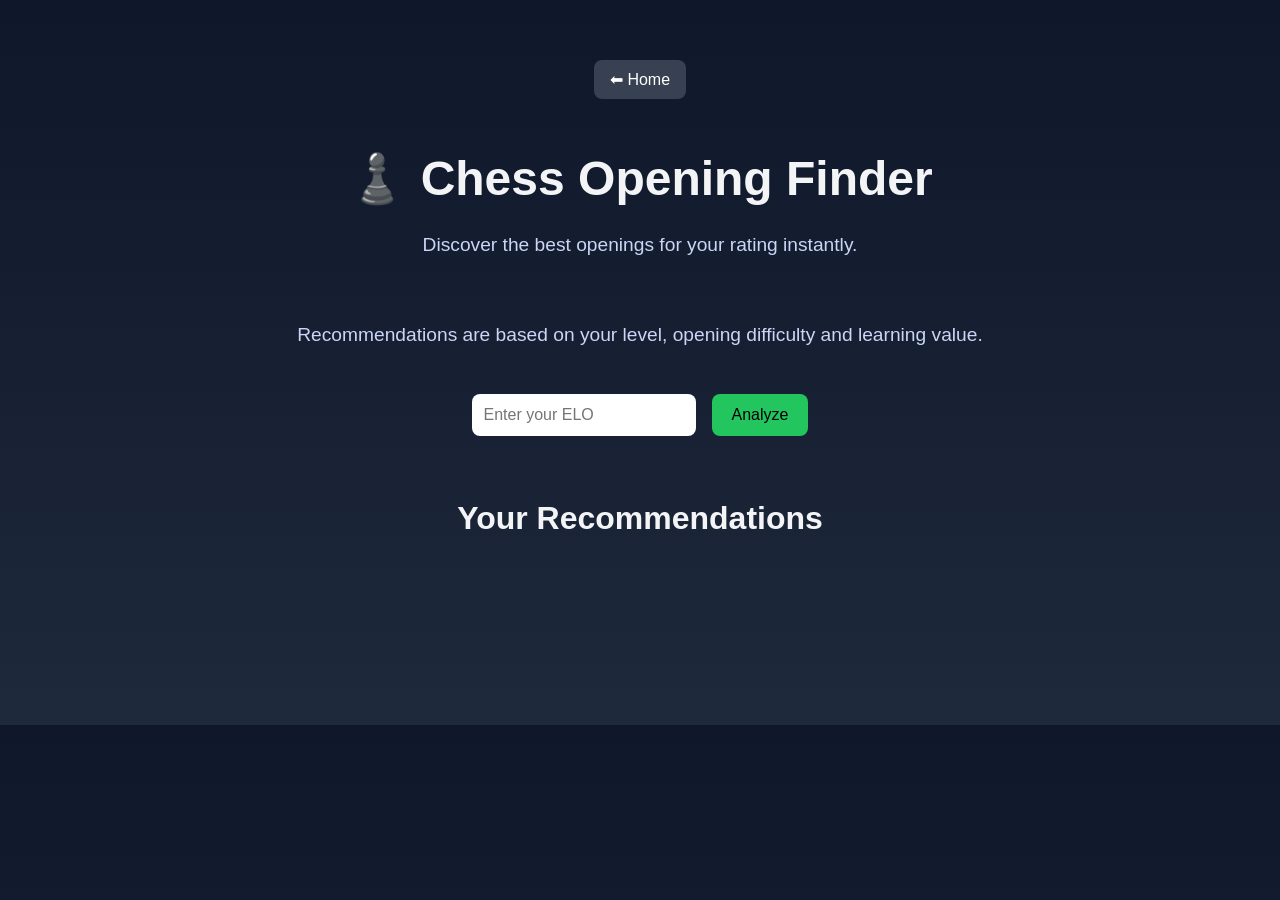
==== index.html @ 1fb5433a "Prepare app for launch deploy" ====
<!DOCTYPE html>
<html>
<head>
    <link rel="stylesheet" href="style.css">
    <title>Chess Opening Finder</title>
</head>

<body>

    <div class="container">

        <button class="back-btn" onclick="window.location.href='home.html'">⬅ Home</button>

        <!-- 🔹 Huvudrubrik -->
        <h1>♟️ Chess Opening Finder</h1>
        <p class="subtitle">Discover the best openings for your rating instantly.</p>

        <p class="subtitle">
            Recommendations are based on your level, opening difficulty and learning value.
        </p>

        <!-- 🔹 Input + knapp -->
        <div class="input-group">
            <input id="eloInput" type="number" placeholder="Enter your ELO">
            <button onclick="getOpenings()">Analyze</button>
        </div>

        <!-- 🔹 Resultat -->
        <h2 class="section-title">Your Recommendations</h2>

        <div id="results" class="results-container">
            <!-- 🔹 Rad med två kolumner -->
            <div class="results-row">
                
                <!-- Vänsterkolumn -->
                <div class="results-col left-col" id="leftCol">
                    <div class="left-top" id="leftTop"></div>       <!-- AI Insight övre halvan -->
                    <div class="left-bottom" id="leftBottom"></div> <!-- Openings To Avoid nedre halvan -->
                </div>
                
                <!-- Högerkolumn -->
                <div class="results-col right-col" id="rightCol">
                    <!-- Best Openings hamnar här -->
                </div>

            </div>
        </div>

    </div>

    <script src="config.js"></script>

    <script>
        async function getOpenings() {
            const elo = document.getElementById("eloInput").value;

            if (!elo || elo <= 0) {
                alert("Please enter a valid ELO");
                return;
            }

            const resultsDiv = document.getElementById("results");

            // 🔹 Rensa tidigare resultat
            document.getElementById("leftCol").innerHTML = "";
            document.getElementById("rightCol").innerHTML = "";

            // 🔹 Tillfällig text medan AI jobbar
            resultsDiv.innerHTML = `<h2 class="section-title">Analyzing your level...</h2>`;

            const response = await fetch(`${API_BASE_URL}/get_opening_details`, {
                method: "POST",
                headers: { "Content-Type": "application/json" },
                body: JSON.stringify({ elo: parseInt(elo) })
            });

            const data = await response.json();
            localStorage.setItem("elo", elo);
            localStorage.setItem("results", JSON.stringify(data));

            // 🔹 Återställ huvudrubrik
            resultsDiv.innerHTML = `
                <h2 class="section-title">Your Recommendations</h2>
                <div class="results-row">
                    <div class="results-col left-col" id="leftCol">
                        <div class="left-top" id="leftTop"></div>
                        <div class="left-bottom" id="leftBottom"></div>
                    </div>
                    <div class="results-col right-col" id="rightCol"></div>
                </div>
            `;

            renderResults(data);

        }

        function renderResults(data) {
            const resultsDiv = document.getElementById("results");

            resultsDiv.innerHTML = `
                <h2 class="section-title">Your Recommendations</h2>
                <div class="results-row">
                    <div class="results-col left-col" id="leftCol">
                        <div class="left-top" id="leftTop"></div>
                        <div class="left-bottom" id="leftBottom"></div>
                    </div>
                    <div class="results-col right-col" id="rightCol"></div>
                </div>
            `;

            // 🔹 AI Insight
            const insightCard = document.createElement("div");
            insightCard.className = "card ai-insight";
            insightCard.innerHTML = `<h3>🤖 AI Insight</h3><p>${data.insight}</p>`;
            document.getElementById("leftTop").appendChild(insightCard);

            // 🔹 Tactics
            const tacticsTitle = document.createElement("h3");
            tacticsTitle.innerText = "⚔️ Tactics Tips";
            document.getElementById("leftTop").appendChild(tacticsTitle);

            data.tactics.forEach(tip => {
                const card = document.createElement("div");
                card.className = "card";
                card.innerHTML = `<p>${tip}</p>`;
                document.getElementById("leftTop").appendChild(card);
            });

            // 🔹 Endgame
            const endgameTitle = document.createElement("h3");
            endgameTitle.innerText = "🏁 Endgame Tips";
            document.getElementById("leftTop").appendChild(endgameTitle);

            data.endgames.forEach(tip => {
                const card = document.createElement("div");
                card.className = "card";
                card.innerHTML = `<p>${tip}</p>`;
                document.getElementById("leftTop").appendChild(card);
            });

            // 🔹 Best Openings
            const bestTitle = document.createElement("h3");
            bestTitle.innerText = "🟢 Best Openings For You";
            document.getElementById("rightCol").appendChild(bestTitle);

            const ranks = ["🥇", "🥈", "🥉"];
            data.recommendations.forEach((opening, index) => {
                const card = document.createElement("div");
                card.className = "card best-opening";
                card.innerHTML = `
                    <div class="rank">${ranks[index] || ""} ${opening.name}</div>
                    <p><strong>Recommendation Score:</strong> ${opening.winrate}/100</p>
                    <p>${opening.reason}</p>
                    <button class="learn-btn">Learn More</button>
                `;

                const button = card.querySelector(".learn-btn");

                button.addEventListener("click", () => {
                    console.log(opening.name);
                    goToOpening(opening.name);
                });
                document.getElementById("rightCol").appendChild(card);
            });

            // 🔹 Avoid
            const avoidTitle = document.createElement("h3");
            avoidTitle.innerText = "🔴 Openings To Avoid";
            document.getElementById("leftBottom").appendChild(avoidTitle);

            data.avoid.forEach(item => {
                const card = document.createElement("div");
                card.className = "card avoid-opening";
                card.innerHTML = `<div class="rank">❌ ${item.name}</div><p>${item.reason}</p>`;
                document.getElementById("leftBottom").appendChild(card);
            });
        }

        function goToOpening(openingName) {
            window.location.href = `opening.html?name=${encodeURIComponent(openingName)}`;
        }

        window.onload = function () {
            const savedElo = localStorage.getItem("elo");
            const savedResults = localStorage.getItem("results");

            if (savedElo && savedResults) {
                document.getElementById("eloInput").value = savedElo;

                const data = JSON.parse(savedResults);

                renderResults(data);
            }
        };

    </script>

</body>
</html>
---- style.css ----
/* style.css – Avancerad dark mode med uppdelad vänsterkolumn */

/* 🔹 Global styling */
body {
    font-family: 'Inter', sans-serif;
    background: linear-gradient(to bottom, #0f172a, #1e293b);
    color: #f3f4f6;
    margin: 0;
    padding: 0;
    display: flex;
    flex-direction: column;
    align-items: center;
}

/* 🔹 Container för hela sidan */
.container {
    max-width: 900px;
    width: 100%;
    padding: 60px 20px;
    display: flex;
    flex-direction: column;
    align-items: center;
}

/* 🔹 Rubriker */
h1 {
    font-size: 3rem;
    margin-bottom: 0.5rem;
}

.subtitle {
    font-size: 1.2rem;
    color: #cbd5f5;
    margin-bottom: 3rem;
    text-align: center;
}

.section-title {
    font-size: 2rem;
    font-weight: 700;
    margin: 2rem 0 2rem 0;
    text-align: center;
}

.section-subtitle {
    font-size: 1.5rem;
    font-weight: 600;
    margin-bottom: 1rem;
}

/* 🔹 Input + knapp */
.input-group {
    display: flex;
    justify-content: center;
    gap: 1rem;
    margin-bottom: 2rem;
}

input {
    padding: 12px;
    font-size: 16px;
    width: 200px;
    border-radius: 8px;
    border: none;
}

button {
    padding: 12px 20px;
    font-size: 16px;
    background: #22c55e;
    color: black;
    border: none;
    border-radius: 8px;
    cursor: pointer;
    transition: background 0.2s ease;
}

button:hover {
    background: #16a34a;
}

/* 🔹 Resultat-layout: två kolumner */
.results-row {
    display: flex;
    gap: 2rem;
    width: 90%;
    max-width: 1200px;
    margin: 2rem auto;
    flex-wrap: wrap; /* stapla på små skärmar */
}

/* 🔹 Kolumner */
.results-col {
    display: flex;
    flex-direction: column;
    gap: 1rem;
    flex: 1;           /* tar lika mycket plats */
    min-width: 300px;  /* gör dem responsiva */
}

/* 🔹 Vänsterkolumn: övre = AI Insight, nedre = Openings To Avoid */
.left-col {
    justify-content: flex-start;
    display: flex;
    flex-direction: column;
    gap: 2rem;
}

/* 🔹 Högerkolumn: Best Openings */
.right-col {
    justify-content: flex-start;
    display: flex;
    flex-direction: column;
    gap: 1.5rem;
}

/* 🔹 Kort generellt */
.card {
    background-color: #1e293b;
    border-radius: 12px;
    box-shadow: 0 6px 15px rgba(0,0,0,0.25);
    padding: 1.5rem;
    transition: transform 0.2s ease, box-shadow 0.2s ease;
}

.card:hover {
    transform: translateY(-4px);
    box-shadow: 0 10px 20px rgba(0,0,0,0.35);
}

/* 🔹 Kort text */
.card h3 {
    font-size: 1.25rem;
    margin-bottom: 0.5rem;
}

.card p {
    font-size: 1rem;
    line-height: 1.5;
    color: #e5e7eb;
}

/* 🔹 Best Openings */
.best-opening {
    border-left: 4px solid #22c55e;
    padding-left: 1rem;
}

/* 🔹 Openings to Avoid */
.avoid-opening {
    border-left: 4px solid #ef4444;
    padding-left: 1rem;
}

/* 🔹 AI Insight special card */
.ai-insight {
    background: linear-gradient(135deg, #22c55e, #10b981);
    color: white;
    font-weight: 600;
    border-left: 4px solid #ffffff;
}

/* 🔹 Rank */
.rank {
    font-size: 1.2rem;
    margin-bottom: 0.5rem;
}

/* 🔹 Winrate */
.winrate {
    color: #22c55e;
    font-weight: bold;
    margin-bottom: 0.5rem;
}

/* 🔹 Section spacing */
h3 {
    margin-top: 10px;
    margin-bottom: 10px;
    text-align: left;
}

/* 🔹 Responsiv media query */
@media (max-width: 768px) {
    .results-row {
        flex-direction: column;
        gap: 1.5rem;
    }
}
/* 🔹 Flex för två kolumner */
.results-row {
    display: flex;
    gap: 2rem;
    width: 100%;
}

/* 🔹 Kolumnerna */
.results-col {
    flex: 1;
    display: flex;
    flex-direction: column;
}

/* 🔹 Vänsterkolumn - dela i två halvor */
.left-top, .left-bottom {
    flex: 1; /* Tar lika mycket plats */
    display: flex;
    flex-direction: column;
    gap: 1rem; /* spacing mellan kort */
}

/* 🔹 Modal overlay */
.modal {
    position: fixed;
    top: 0;
    left: 0;
    width: 100%;
    height: 100%;
    background: rgba(0,0,0,0.7);
    display: flex;
    justify-content: center;
    align-items: center;
}

/* 🔹 Modal content */
.modal-content {
    background: #1e293b;
    padding: 2rem;
    border-radius: 12px;
    max-width: 500px;
    width: 90%;
    max-height: 80vh;
    overflow-y: auto;
    color: white;
}

/* 🔹 Modal button */
.modal-content button {
    margin-top: 1rem;
    background: #22c55e;
}

.back-btn {
    background: none;
    border: none;
    color: #22c55e;
    font-size: 16px;
    cursor: pointer;
    margin-bottom: 20px;
}

.back-btn:hover {
    text-decoration: underline;
}

/* 🔹 Opening page layout */
.opening-content {
    margin-top: 2rem;
    width: 100%;
}

/* 🔹 Stack layout */
.opening-stack {
    display: flex;
    flex-direction: column;
    gap: 20px;
    margin-top: 30px;
    width: 100%;
    max-width: 800px;
}

/* 🔹 Gör cards scrollbara */
.card {
    background-color: #1e293b;
    border-radius: 12px;
    box-shadow: 0 6px 15px rgba(0,0,0,0.25);
    padding: 1.8rem;
    line-height: 1.6;
}

/* 🔹 Back button */
.back-btn {
    margin-bottom: 20px;
    padding: 10px 16px;
    background: #374151;
    color: white;
    border: none;
    border-radius: 8px;
    cursor: pointer;
}

.back-btn:hover {
    background: #4b5563;
}

/* 🔹 Tabs */
.tabs {
    display: flex;
    gap: 10px;
    margin-bottom: 20px;
    justify-content: center;
}

.tab-btn {
    padding: 10px 16px;
    border: none;
    border-radius: 8px;
    background: #1e293b;
    color: white;
    cursor: pointer;
    transition: 0.2s;
}

.tab-btn:hover {
    background: #334155;
}

.board-section {
    margin-top: 20px;
    display: flex;
    flex-direction: column;
    align-items: center;
}

.move-controls {
    margin-top: 10px;
    display: flex;
    gap: 10px;
}

.move-controls button {
    padding: 8px 14px;
    border-radius: 6px;
    border: none;
    background: #22c55e;
    cursor: pointer;
}

.home-grid {
    display: grid;
    grid-template-columns: repeat(auto-fit, minmax(260px, 1fr));
    gap: 20px;
    width: 100%;
    max-width: 1000px;
    margin-top: 30px;
}

.home-card {
    text-align: left;
}

.home-card h2 {
    margin-bottom: 12px;
    font-size: 1.4rem;
}

.home-card p {
    margin-bottom: 18px;
}

.home-card button:disabled {
    opacity: 0.6;
    cursor: not-allowed;
}

.library-controls {
    width: 100%;
    max-width: 800px;
    margin: 20px 0 30px 0;
    display: flex;
    justify-content: center;
}

.library-controls input {
    width: 100%;
    max-width: 500px;
    padding: 12px 14px;
    font-size: 16px;
    border-radius: 10px;
    border: none;
    outline: none;
}

.filter-buttons {
    display: flex;
    gap: 10px;
    justify-content: center;
    flex-wrap: wrap;
    margin-bottom: 25px;
}

.filter-btn {
    padding: 10px 16px;
    border: none;
    border-radius: 8px;
    background: #1e293b;
    color: white;
    cursor: pointer;
    transition: 0.2s;
}

.filter-btn:hover {
    background: #334155;
}

.active-filter {
    background: #22c55e;
    color: black;
}

.color-btn,
.style-btn {
    padding: 10px 16px;
    border: none;
    border-radius: 8px;
    background: #1e293b;
    color: white;
    cursor: pointer;
    transition: 0.2s;
}

.color-btn:hover,
.style-btn:hover {
    background: #334155;
}

.active-color,
.active-style {
    background: #22c55e;
    color: black;
}

.family-btn {
    padding: 10px 16px;
    border: none;
    border-radius: 8px;
    background: #1e293b;
    color: white;
    cursor: pointer;
    transition: 0.2s;
}

.family-btn:hover {
    background: #334155;
}

.active-family {
    background: #22c55e;
    color: black;
}

.library-controls {
    width: 100%;
    max-width: 900px;
    margin: 20px 0 30px 0;
    display: flex;
    justify-content: center;
    gap: 12px;
    flex-wrap: wrap;
}

.library-controls input,
.library-controls select {
    padding: 12px 14px;
    font-size: 16px;
    border-radius: 10px;
    border: none;
    outline: none;
}

.library-controls input {
    width: 100%;
    max-width: 500px;
}

.library-controls select {
    min-width: 180px;
}

.profile-input-section {
    display: flex;
    gap: 12px;
    justify-content: center;
    flex-wrap: wrap;
    margin: 20px 0 30px 0;
    width: 100%;
    max-width: 700px;
}

.profile-input-section input {
    flex: 1;
    min-width: 260px;
    max-width: 420px;
    padding: 12px 14px;
    font-size: 16px;
    border-radius: 10px;
    border: none;
    outline: none;
}

.profile-result {
    width: 100%;
    max-width: 900px;
    margin-top: 20px;
}

.profile-avatar {
    width: 90px;
    height: 90px;
    border-radius: 50%;
    object-fit: cover;
    margin: 10px 0 15px 0;
}

.suggested-opening {
    padding: 14px 0;
    border-bottom: 1px solid rgba(255,255,255,0.08);
}

.suggested-opening:last-child {
    border-bottom: none;
}

.suggested-opening h3 {
    margin-bottom: 8px;
}

.suggested-opening p {
    margin: 6px 0;
}

.variation-btn {
    padding: 10px 16px;
    border: none;
    border-radius: 8px;
    background: #1e293b;
    color: white;
    cursor: pointer;
    transition: 0.2s;
}

.variation-btn:hover {
    background: #334155;
}

.active-variation {
    background: #22c55e;
    color: black;
}

.library-overview {
    width: 100%;
    max-width: 1100px;
    display: grid;
    grid-template-columns: repeat(4, 1fr);
    gap: 16px;
    margin: 10px 0 30px 0;
}

@media (max-width: 900px) {
    .library-overview {
        grid-template-columns: repeat(2, 1fr);
    }
}

@media (max-width: 500px) {
    .library-overview {
        grid-template-columns: 1fr;
    }
}

.overview-card {
    background: #1e293b;
    border-radius: 12px;
    padding: 16px;
    box-shadow: 0 6px 15px rgba(0,0,0,0.2);
    text-align: left;
}

.overview-card h3 {
    margin-bottom: 10px;
    font-size: 1.1rem;
}

.overview-card p {
    margin: 6px 0;
    font-size: 0.95rem;
}

.opening-meta {
    width: 100%;
    max-width: 1000px;
    display: grid;
    grid-template-columns: repeat(5, 1fr);
    gap: 12px;
    margin: 10px 0 25px 0;
}

.meta-card {
    background: #1e293b;
    border-radius: 12px;
    padding: 14px;
    box-shadow: 0 6px 15px rgba(0,0,0,0.2);
    text-align: center;
}

.meta-card h3 {
    font-size: 0.95rem;
    margin-bottom: 8px;
}

.meta-card p {
    font-size: 0.95rem;
    margin: 0;
}

@media (max-width: 900px) {
    .opening-meta {
        grid-template-columns: repeat(2, 1fr);
    }
}

@media (max-width: 500px) {
    .opening-meta {
        grid-template-columns: 1fr;
    }
}

.opening-preview {
    width: 100%;
    max-width: 1000px;
    margin: 0 0 25px 0;
}

.preview-card {
    background: #1e293b;
    border-radius: 12px;
    padding: 16px;
    box-shadow: 0 6px 15px rgba(0,0,0,0.2);
}

.preview-card h3 {
    margin-bottom: 10px;
}

.preview-card p {
    margin: 0;
    line-height: 1.6;
}

.opening-actions {
    width: 100%;
    max-width: 1000px;
    display: flex;
    gap: 12px;
    flex-wrap: wrap;
    margin: 0 0 25px 0;
}

.opening-actions button {
    padding: 12px 18px;
    border: none;
    border-radius: 10px;
    background: #1e293b;
    color: white;
    cursor: pointer;
    transition: 0.2s;
}

.opening-actions button:hover {
    background: #334155;
}

.eco-btn {
    padding: 10px 16px;
    border: none;
    border-radius: 8px;
    background: #1e293b;
    color: white;
    cursor: pointer;
    transition: 0.2s;
}

.eco-btn:hover {
    background: #334155;
}

.active-eco {
    background: #22c55e;
    color: black;
}

.opening-info {
    width: 100%;
    max-width: 1000px;
    margin: 0 0 30px 0;
}

.opening-info-card {
    background: #1e293b;
    border-radius: 12px;
    padding: 18px;
    box-shadow: 0 6px 15px rgba(0,0,0,0.2);
    text-align: left;
}

.opening-info-card h2 {
    margin-bottom: 12px;
}

.opening-info-card p {
    margin: 8px 0;
    line-height: 1.6;
}

.move-list {
    width: 100%;
    max-width: 450px;
    background: #1e293b;
    border-radius: 12px;
    padding: 16px;
    margin-top: 18px;
    box-shadow: 0 6px 15px rgba(0,0,0,0.2);
    display: flex;
    flex-wrap: wrap;
    gap: 10px;
}

.move-item {
    padding: 8px 12px;
    background: #334155;
    border-radius: 8px;
    font-size: 0.95rem;
    transition: 0.2s;
}

.move-item.active-move {
    background: #22c55e;
    color: black;
    font-weight: bold;
}

.move-item {
    padding: 8px 12px;
    background: #334155;
    border-radius: 8px;
    font-size: 0.95rem;
    transition: 0.2s;
    cursor: pointer;
}

.move-item:hover {
    background: #475569;
}

.white-move {
    border-left: 4px solid #f8fafc;
}

.black-move {
    border-left: 4px solid #94a3b8;
}

.move-table {
    width: 100%;
    max-width: 450px;
    background: #1e293b;
    border-radius: 12px;
    padding: 14px;
    margin-top: 18px;
    box-shadow: 0 6px 15px rgba(0,0,0,0.2);
}

.move-row {
    display: grid;
    grid-template-columns: 50px 1fr 1fr;
    gap: 8px;
    align-items: center;
    padding: 6px 0;
    border-bottom: 1px solid rgba(255,255,255,0.08);
}

.move-row:last-child {
    border-bottom: none;
}

.move-header {
    font-weight: bold;
    opacity: 0.8;
    font-size: 0.9rem;
}

.move-number {
    opacity: 0.75;
    font-size: 0.9rem;
}

.move-cell {
    padding: 8px 10px;
    background: #334155;
    border-radius: 8px;
    cursor: pointer;
    transition: 0.2s;
    min-height: 34px;
}

.move-cell:hover {
    background: #475569;
}

.move-cell.empty {
    background: transparent;
    cursor: default;
}

.move-cell.active-move {
    background: #22c55e;
    color: black;
    font-weight: bold;
}

.study-status {
    width: 100%;
    max-width: 450px;
    background: #1e293b;
    border-radius: 12px;
    padding: 14px;
    margin-top: 14px;
    box-shadow: 0 6px 15px rgba(0,0,0,0.2);
}

.study-status p {
    margin: 6px 0;
}

.study-status label {
    display: block;
    margin-top: 10px;
    margin-bottom: 6px;
    opacity: 0.85;
}

.study-status select {
    width: 100%;
    padding: 10px;
    border-radius: 8px;
    border: none;
    outline: none;
}

.practice-box {
    width: 100%;
    max-width: 450px;
    background: #1e293b;
    border-radius: 12px;
    padding: 16px;
    margin-top: 14px;
    box-shadow: 0 6px 15px rgba(0,0,0,0.2);
}

.practice-box h3 {
    margin-bottom: 10px;
}

.practice-input-group {
    display: flex;
    gap: 10px;
    margin: 12px 0;
}

.practice-input-group input {
    flex: 1;
    padding: 10px;
    border-radius: 8px;
    border: none;
    outline: none;
}

.practice-controls {
    display: flex;
    gap: 10px;
    flex-wrap: wrap;
}

.practice-controls button,
.practice-input-group button {
    padding: 10px 14px;
    border: none;
    border-radius: 8px;
    background: #334155;
    color: white;
    cursor: pointer;
}

.practice-controls button:hover,
.practice-input-group button:hover {
    background: #475569;
}

.practice-score {
    display: flex;
    gap: 14px;
    flex-wrap: wrap;
    margin: 10px 0;
    padding: 10px;
    background: #0f172a;
    border-radius: 10px;
}

.practice-score p {
    margin: 0;
}

.difficulty-box {
    margin: 12px 0;
}

.difficulty-box label {
    display: block;
    margin-bottom: 6px;
    opacity: 0.85;
}

.difficulty-box select {
    width: 100%;
    padding: 10px;
    border-radius: 8px;
    border: none;
    outline: none;
}

.practice-history {
    margin-top: 12px;
    padding: 12px;
    background: #0f172a;
    border-radius: 10px;
}

.practice-history h4 {
    margin-bottom: 8px;
}

.practice-history p {
    margin: 5px 0;
}

.session-summary {
    margin-top: 12px;
    padding: 14px;
    background: #064e3b;
    border-radius: 10px;
}

.session-summary h4 {
    margin-bottom: 8px;
}

.session-summary p {
    margin: 5px 0;
}

#globalPracticeStats p {
    margin: 8px 0;
}

.recent-practice-item {
    padding: 14px 0;
    border-bottom: 1px solid rgba(255,255,255,0.08);
}

.recent-practice-item:last-child {
    border-bottom: none;
}

.recent-practice-item h3 {
    margin-bottom: 6px;
}

.recent-practice-item button {
    margin-top: 8px;
}

.practice-badge {
    display: inline-block;
    margin: 8px 0;
    padding: 8px 10px;
    border-radius: 8px;
    background: #064e3b;
    color: white;
    font-size: 0.9rem;
}

.practice-badge small {
    opacity: 0.9;
}

.practice-filter-btn {
    padding: 10px 16px;
    border: none;
    border-radius: 8px;
    background: #1e293b;
    color: white;
    cursor: pointer;
    transition: 0.2s;
}

.practice-filter-btn:hover {
    background: #334155;
}

.active-practice-filter {
    background: #22c55e;
    color: black;
}

.recommended-practice-card {
    padding: 14px;
    background: #0f172a;
    border-radius: 12px;
}

.recommended-practice-card h3 {
    margin-bottom: 8px;
}

.recommended-practice-card p {
    margin: 6px 0;
}

.goal-bar {
    width: 100%;
    height: 14px;
    background: #0f172a;
    border-radius: 999px;
    overflow: hidden;
    margin: 10px 0;
}

.goal-progress {
    height: 100%;
    background: #22c55e;
    border-radius: 999px;
}

.achievements-box {
    display: grid;
    gap: 12px;
}

.achievement {
    padding: 14px;
    border-radius: 12px;
    background: #0f172a;
    border: 1px solid rgba(255,255,255,0.08);
}

.achievement h3 {
    margin-bottom: 6px;
}

.achievement p {
    margin: 0;
    opacity: 0.85;
}

.achievement-unlocked {
    border-color: #22c55e;
}

.achievement-locked {
    opacity: 0.55;
}

.study-recommendation-item {
    padding: 14px 0;
    border-bottom: 1px solid rgba(255,255,255,0.08);
}

.study-recommendation-item:last-child {
    border-bottom: none;
}

.study-recommendation-item h3 {
    margin-bottom: 6px;
}

.study-recommendation-item p {
    margin: 6px 0;
}

.practice-status {
    padding: 10px;
    border-radius: 8px;
    margin-bottom: 10px;
    font-weight: 500;
}

.neutral-status {
    background: #1e293b;
}

.success-status {
    background: #166534;
}

.error-status {
    background: #991b1b;
}

.info-status {
    background: #92400e;
}

.complete-status {
    background: #1d4ed8;
}

.error-box {
    width: 100%;
    max-width: 1000px;
    background: #7f1d1d;
    color: white;
    padding: 14px;
    border-radius: 12px;
    margin: 15px 0;
    box-shadow: 0 6px 15px rgba(0,0,0,0.2);
}

.error-box button {
    margin-top: 10px;
}

.continue-learning-card {
    padding: 14px;
    background: #0f172a;
    border-radius: 12px;
}

.continue-learning-card h3 {
    margin-bottom: 8px;
}

.continue-learning-card p {
    margin: 6px 0;
}

.onboarding-section {
    width: 100%;
    max-width: 1100px;
    margin: 30px auto;
    text-align: center;
}

.onboarding-section h2 {
    margin-bottom: 8px;
}

.onboarding-subtitle {
    opacity: 0.85;
    margin-bottom: 22px;
}

.onboarding-grid {
    display: grid;
    grid-template-columns: repeat(3, 1fr);
    gap: 18px;
}

.onboarding-card {
    background: #1e293b;
    border-radius: 14px;
    padding: 20px;
    box-shadow: 0 6px 15px rgba(0,0,0,0.2);
    text-align: left;
}

.onboarding-card h3 {
    margin-bottom: 10px;
}

.onboarding-card p {
    margin-bottom: 16px;
    line-height: 1.5;
}

.onboarding-card button {
    width: 100%;
}

@media (max-width: 800px) {
    .onboarding-grid {
        grid-template-columns: 1fr;
    }
}

.home-cta-row {
    display: flex;
    gap: 12px;
    justify-content: center;
    flex-wrap: wrap;
    margin: 20px 0;
}

.home-hero {
    width: 100%;
    max-width: 1100px;
    margin: 30px auto;
    padding: 30px;
    background: #0f172a;
    border-radius: 18px;
    text-align: center;
    box-shadow: 0 8px 22px rgba(0,0,0,0.25);
}

.home-hero h1 {
    font-size: 2.4rem;
    margin-bottom: 12px;
}

.home-hero p {
    opacity: 0.9;
    font-size: 1.05rem;
    margin-bottom: 20px;
}

.home-hero-actions {
    display: flex;
    justify-content: center;
    gap: 14px;
    flex-wrap: wrap;
}
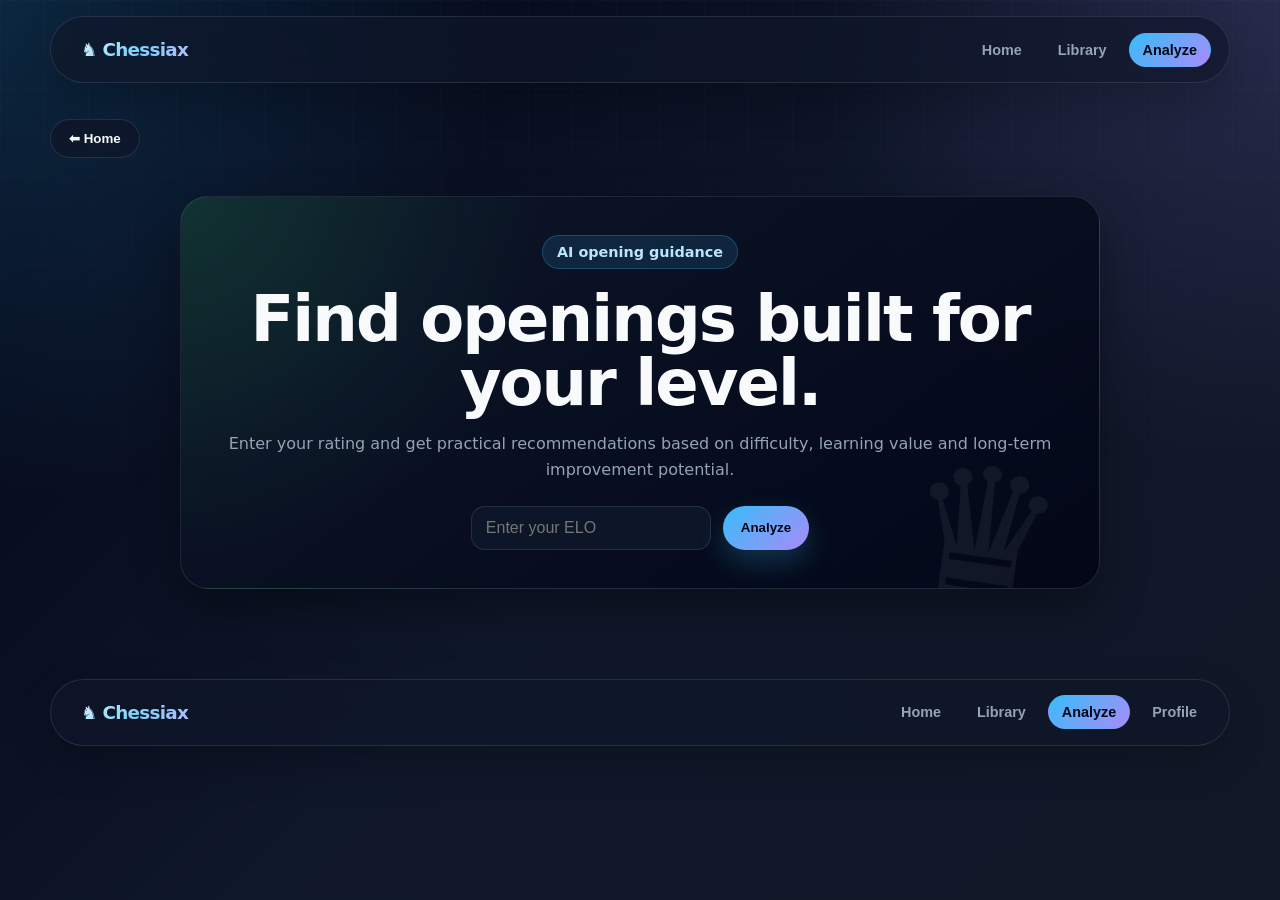
==== commit d19246d1: "Polish UI and improve navigation" ====
--- a/index.html
+++ b/index.html
@@ -1,5 +1,15 @@
 <!DOCTYPE html>
 <html>
+
+<div class="brand-bar">
+    <div class="brand-logo">♞ Chessiax</div>
+    <div class="brand-links">
+        <button onclick="window.location.href='home.html'">Home</button>
+        <button onclick="window.location.href='openings.html'">Library</button>
+        <button onclick="window.location.href='index.html'">Analyze</button>
+    </div>
+</div>
+
 <head>
     <link rel="stylesheet" href="style.css">
     <title>Chess Opening Finder</title>
@@ -11,188 +21,308 @@
 
         <button class="back-btn" onclick="window.location.href='home.html'">⬅ Home</button>
 
-        <!-- 🔹 Huvudrubrik -->
-        <h1>♟️ Chess Opening Finder</h1>
-        <p class="subtitle">Discover the best openings for your rating instantly.</p>
-
-        <p class="subtitle">
-            Recommendations are based on your level, opening difficulty and learning value.
-        </p>
-
-        <!-- 🔹 Input + knapp -->
-        <div class="input-group">
-            <input id="eloInput" type="number" placeholder="Enter your ELO">
-            <button onclick="getOpenings()">Analyze</button>
-        </div>
+        <section class="finder-hero">
+            <div class="hero-badge">AI opening guidance</div>
+        
+            <h1>Find openings built for your level.</h1>
+        
+            <p>
+                Enter your rating and get practical recommendations based on difficulty,
+                learning value and long-term improvement potential.
+            </p>
+        
+            <div class="input-group finder-input">
+                <input id="eloInput" type="number" placeholder="Enter your ELO">
+                <button onclick="getOpenings()">Analyze</button>
+            </div>
+        </section>
 
         <!-- 🔹 Resultat -->
-        <h2 class="section-title">Your Recommendations</h2>
-
-        <div id="results" class="results-container">
-            <!-- 🔹 Rad med två kolumner -->
+        <div id="results" class="results-container" style="display:none;">
+            <h2 class="section-title">Your Recommendations</h2>
+
             <div class="results-row">
-                
                 <!-- Vänsterkolumn -->
-                <div class="results-col left-col" id="leftCol">
-                    <div class="left-top" id="leftTop"></div>       <!-- AI Insight övre halvan -->
-                    <div class="left-bottom" id="leftBottom"></div> <!-- Openings To Avoid nedre halvan -->
+                <div class="results-col left-col">
+                     <div id="insight" class="card ai-insight"></div>
+
+                    <div class="card">
+                        <h3>🎯 Tactical Focus</h3>
+                        <div id="tactics" class="tactics-box"></div>
+                    </div>
+
+                    <div class="card">
+                        <h3>♔ Endgame Focus</h3>
+                        <div id="endgames" class="endgames-box"></div>
+                    </div>
                 </div>
-                
+
                 <!-- Högerkolumn -->
-                <div class="results-col right-col" id="rightCol">
-                    <!-- Best Openings hamnar här -->
+                <div class="results-col right-col">
+                    <div id="recommendations"></div>
                 </div>
-
+            </div>
+
+            <div class="avoid-row">
+                <h3>🔴 Openings To Avoid</h3>
+                <div id="avoidOpenings"></div>
             </div>
         </div>
 
     </div>
 
+    <div class="brand-bar">
+        <div class="brand-logo" onclick="window.location.href='home.html'">
+            ♞ Chessiax
+        </div>
+    
+        <div class="brand-links">
+            <button onclick="window.location.href='home.html'">Home</button>
+            <button onclick="window.location.href='openings.html'">Library</button>
+            <button onclick="window.location.href='index.html'">Analyze</button>
+            <button onclick="window.location.href='profile.html'">Profile</button>
+        </div>
+    </div>
+
     <script src="config.js"></script>
 
     <script>
         async function getOpenings() {
-            const elo = document.getElementById("eloInput").value;
+            const eloInput = document.getElementById("eloInput");
+            const resultsDiv = document.getElementById("results");
+            const recommendationsDiv = document.getElementById("recommendations");
+            const avoidDiv = document.getElementById("avoidOpenings");
+            const tacticsDiv = document.getElementById("tactics");
+            const endgamesDiv = document.getElementById("endgames");
+            const insightDiv = document.getElementById("insight");
+
+            if (!eloInput) {
+                console.error("Missing element: eloInput");
+                return;
+            }
+
+            if (!resultsDiv) {
+                console.error("Missing element: results");
+                return;
+            }
+
+            if (!recommendationsDiv) {
+                console.error("Missing element: recommendations");
+                return;
+            }
+
+            if (!avoidDiv) {
+                console.error("Missing element: avoidOpenings");
+                return;
+            }
+
+            if (!tacticsDiv) {
+                console.error("Missing element: tactics");
+                return;
+            }
+
+            if (!endgamesDiv) {
+                console.error("Missing element: endgames");
+                return;
+            }
+
+            if (!insightDiv) {
+                console.error("Missing element: insight");
+                return;
+            }
+
+            const elo = eloInput.value;
 
             if (!elo || elo <= 0) {
                 alert("Please enter a valid ELO");
                 return;
             }
 
-            const resultsDiv = document.getElementById("results");
-
-            // 🔹 Rensa tidigare resultat
-            document.getElementById("leftCol").innerHTML = "";
-            document.getElementById("rightCol").innerHTML = "";
-
-            // 🔹 Tillfällig text medan AI jobbar
-            resultsDiv.innerHTML = `<h2 class="section-title">Analyzing your level...</h2>`;
-
-            const response = await fetch(`${API_BASE_URL}/get_opening_details`, {
-                method: "POST",
-                headers: { "Content-Type": "application/json" },
-                body: JSON.stringify({ elo: parseInt(elo) })
-            });
-
-            const data = await response.json();
-            localStorage.setItem("elo", elo);
-            localStorage.setItem("results", JSON.stringify(data));
-
-            // 🔹 Återställ huvudrubrik
-            resultsDiv.innerHTML = `
-                <h2 class="section-title">Your Recommendations</h2>
-                <div class="results-row">
-                    <div class="results-col left-col" id="leftCol">
-                        <div class="left-top" id="leftTop"></div>
-                        <div class="left-bottom" id="leftBottom"></div>
-                    </div>
-                    <div class="results-col right-col" id="rightCol"></div>
+            resultsDiv.style.display = "block";
+
+            recommendationsDiv.innerHTML = `
+                <div class="card loading-card">
+                    <div class="loader"></div>
+                    <h3>Analyzing your level...</h3>
+                    <p>Finding openings that fit your rating and learning goals.</p>
                 </div>
             `;
 
-            renderResults(data);
-
+            avoidDiv.innerHTML = "";
+            tacticsDiv.innerHTML = "";
+            endgamesDiv.innerHTML = "";
+            insightDiv.innerHTML = "Thinking...";
+
+            try {
+                const response = await fetch(`${API_BASE_URL}/get_openings`, {
+                    method: "POST",
+                    headers: { 
+                        "Content-Type": "application/json" 
+                    },
+                    body: JSON.stringify({ elo: parseInt(elo) })
+                });
+
+                if (!response.ok) {
+                    throw new Error("Backend returned an error.");
+                }
+
+                const data = await response.json();
+
+                localStorage.setItem("elo", elo);
+                localStorage.setItem("results", JSON.stringify(data));
+
+                renderResults(data);
+
+            } catch (error) {
+                console.error("Error getting openings:", error);
+
+                recommendationsDiv.innerHTML = `
+                    <div class="card">
+                        <h3>Something went wrong</h3>
+                        <p>Could not load recommendations. Make sure the backend is running and try again.</p>
+                    </div>
+                `;
+
+                insightDiv.innerHTML = "";
+            }
         }
 
         function renderResults(data) {
-            const resultsDiv = document.getElementById("results");
-
-            resultsDiv.innerHTML = `
-                <h2 class="section-title">Your Recommendations</h2>
-                <div class="results-row">
-                    <div class="results-col left-col" id="leftCol">
-                        <div class="left-top" id="leftTop"></div>
-                        <div class="left-bottom" id="leftBottom"></div>
-                    </div>
-                    <div class="results-col right-col" id="rightCol"></div>
-                </div>
-            `;
-
-            // 🔹 AI Insight
-            const insightCard = document.createElement("div");
-            insightCard.className = "card ai-insight";
-            insightCard.innerHTML = `<h3>🤖 AI Insight</h3><p>${data.insight}</p>`;
-            document.getElementById("leftTop").appendChild(insightCard);
-
-            // 🔹 Tactics
-            const tacticsTitle = document.createElement("h3");
-            tacticsTitle.innerText = "⚔️ Tactics Tips";
-            document.getElementById("leftTop").appendChild(tacticsTitle);
-
-            data.tactics.forEach(tip => {
-                const card = document.createElement("div");
-                card.className = "card";
-                card.innerHTML = `<p>${tip}</p>`;
-                document.getElementById("leftTop").appendChild(card);
-            });
-
-            // 🔹 Endgame
-            const endgameTitle = document.createElement("h3");
-            endgameTitle.innerText = "🏁 Endgame Tips";
-            document.getElementById("leftTop").appendChild(endgameTitle);
-
-            data.endgames.forEach(tip => {
-                const card = document.createElement("div");
-                card.className = "card";
-                card.innerHTML = `<p>${tip}</p>`;
-                document.getElementById("leftTop").appendChild(card);
-            });
-
-            // 🔹 Best Openings
-            const bestTitle = document.createElement("h3");
-            bestTitle.innerText = "🟢 Best Openings For You";
-            document.getElementById("rightCol").appendChild(bestTitle);
-
-            const ranks = ["🥇", "🥈", "🥉"];
-            data.recommendations.forEach((opening, index) => {
-                const card = document.createElement("div");
-                card.className = "card best-opening";
-                card.innerHTML = `
-                    <div class="rank">${ranks[index] || ""} ${opening.name}</div>
-                    <p><strong>Recommendation Score:</strong> ${opening.winrate}/100</p>
-                    <p>${opening.reason}</p>
-                    <button class="learn-btn">Learn More</button>
-                `;
-
-                const button = card.querySelector(".learn-btn");
-
-                button.addEventListener("click", () => {
-                    console.log(opening.name);
-                    goToOpening(opening.name);
+            const recommendationsDiv = document.getElementById("recommendations");
+            const avoidDiv = document.getElementById("avoidOpenings");
+            const tacticsDiv = document.getElementById("tactics");
+            const endgamesDiv = document.getElementById("endgames");
+            const insightDiv = document.getElementById("insight");
+
+            if (!recommendationsDiv) {
+                console.error("Missing element: recommendations");
+                return;
+            }
+
+            recommendationsDiv.innerHTML = "";
+
+            const recommendations = data.recommendations || [];
+
+            if (recommendations.length === 0) {
+                recommendationsDiv.innerHTML = "<p>No opening recommendations available.</p>";
+            } else {
+                recommendations.forEach(opening => {
+                    const card = document.createElement("div");
+                    card.className = "card";
+
+                    card.innerHTML = `
+                        <div class="badge-row">
+                            <span class="badge style">Recommended</span>
+                            <span class="badge level">Fit ${opening.winrate || opening.fit_score || "N/A"}/100</span>
+                        </div>
+
+                        <h3>${opening.name}</h3>
+
+                        <p class="card-description">
+                            ${opening.reason || "This opening is a good fit for your current level and learning goals."}
+                        </p>
+
+                        <div class="card-footer">
+                            <span class="muted-small">Opening trainer available</span>
+                            <button onclick="goToOpening('${opening.name.replace(/'/g, "\\'")}')">
+                                Study
+                            </button>
+                        </div>
+                    `;
+
+                    recommendationsDiv.appendChild(card);
                 });
-                document.getElementById("rightCol").appendChild(card);
-            });
-
-            // 🔹 Avoid
-            const avoidTitle = document.createElement("h3");
-            avoidTitle.innerText = "🔴 Openings To Avoid";
-            document.getElementById("leftBottom").appendChild(avoidTitle);
-
-            data.avoid.forEach(item => {
-                const card = document.createElement("div");
-                card.className = "card avoid-opening";
-                card.innerHTML = `<div class="rank">❌ ${item.name}</div><p>${item.reason}</p>`;
-                document.getElementById("leftBottom").appendChild(card);
-            });
+            }
+
+            if (avoidDiv) {
+                avoidDiv.innerHTML = "";
+
+                const avoid = data.avoid || [];
+
+                if (avoid.length === 0) {
+                    avoidDiv.innerHTML = "<p>No openings to avoid available.</p>";
+                } else {
+                    avoid.forEach(opening => {
+                        const card = document.createElement("div");
+                        card.className = "card";
+
+                        card.innerHTML = `
+                            <div class="badge-row">
+                                <span class="badge color">Caution</span>
+                            </div>
+
+                            <h3>${opening.name}</h3>
+
+                            <p class="card-description">
+                                ${opening.reason || "This opening may be less suitable for your current level."}
+                            </p>
+                        `;
+
+                        avoidDiv.appendChild(card);
+                    });
+                }
+            }
+
+            if (tacticsDiv) {
+                tacticsDiv.innerHTML = "";
+                (data.tactics || []).forEach(item => {
+                    tacticsDiv.innerHTML += `<p>• ${item}</p>`;
+                });
+            }
+
+            if (endgamesDiv) {
+                endgamesDiv.innerHTML = "";
+                (data.endgames || []).forEach(item => {
+                    endgamesDiv.innerHTML += `<p>• ${item}</p>`;
+                });
+            }
+
+            if (insightDiv) {
+                insightDiv.innerText = data.insight || "";
+            }
         }
 
         function goToOpening(openingName) {
             window.location.href = `opening.html?name=${encodeURIComponent(openingName)}`;
         }
 
-        window.onload = function () {
+        window.onload = function() {
+            const savedResults = localStorage.getItem("results");
             const savedElo = localStorage.getItem("elo");
-            const savedResults = localStorage.getItem("results");
-
-            if (savedElo && savedResults) {
-                document.getElementById("eloInput").value = savedElo;
-
-                const data = JSON.parse(savedResults);
-
-                renderResults(data);
+            const resultsDiv = document.getElementById("results");
+            const eloInput = document.getElementById("eloInput");
+
+            if (savedElo && eloInput) {
+                eloInput.value = savedElo;
+            }
+
+            if (savedResults && resultsDiv) {
+                resultsDiv.style.display = "block";
+                renderResults(JSON.parse(savedResults));
             }
         };
 
+        function setActiveNav() {
+            const path = window.location.pathname;
+            const buttons = document.querySelectorAll(".brand-links button");
+
+            buttons.forEach(button => {
+                const text = button.innerText.toLowerCase();
+
+                if (
+                    (path.includes("home") && text.includes("home")) ||
+                    (path === "/" && text.includes("home")) ||
+                    (path.includes("openings") && text.includes("library")) ||
+                    (path.includes("index") && text.includes("analyze")) ||
+                    (path.includes("profile") && text.includes("profile"))
+                ) {
+                    button.classList.add("active-nav");
+                }
+            });
+        }
+
+        setActiveNav();
+    
     </script>
 
 </body>
--- a/style.css
+++ b/style.css
@@ -1,774 +1,469 @@
-/* style.css – Avancerad dark mode med uppdelad vänsterkolumn */
-
-/* 🔹 Global styling */
+:root {
+    --bg-main: #020617;
+    --bg-panel: #0f172a;
+    --bg-card: rgba(15, 23, 42, 0.86);
+    --bg-card-hover: rgba(30, 41, 59, 0.95);
+
+    --text-main: #f8fafc;
+    --text-muted: #94a3b8;
+
+    --accent: #38bdf8;
+    --accent-2: #a78bfa;
+    --accent-3: #22c55e;
+    --danger: #ef4444;
+    --warning: #f59e0b;
+
+    --border-soft: rgba(148, 163, 184, 0.18);
+    --shadow-soft: 0 20px 45px rgba(0, 0, 0, 0.35);
+    --radius-xl: 22px;
+    --radius-lg: 16px;
+    --radius-md: 12px;
+}
+
+* {
+    box-sizing: border-box;
+}
+
+html {
+    scroll-behavior: smooth;
+}
+
 body {
-    font-family: 'Inter', sans-serif;
-    background: linear-gradient(to bottom, #0f172a, #1e293b);
-    color: #f3f4f6;
     margin: 0;
-    padding: 0;
-    display: flex;
-    flex-direction: column;
+    min-height: 100vh;
+    font-family: Inter, system-ui, -apple-system, BlinkMacSystemFont, "Segoe UI", sans-serif;
+    background:
+        radial-gradient(circle at top left, rgba(56, 189, 248, 0.18), transparent 32%),
+        radial-gradient(circle at top right, rgba(167, 139, 250, 0.16), transparent 30%),
+        linear-gradient(135deg, #020617 0%, #0f172a 52%, #111827 100%);
+    color: var(--text-main);
+}
+
+body::before {
+    content: "";
+    position: fixed;
+    inset: 0;
+    pointer-events: none;
+    background-image:
+        linear-gradient(rgba(255,255,255,0.035) 1px, transparent 1px),
+        linear-gradient(90deg, rgba(255,255,255,0.035) 1px, transparent 1px);
+    background-size: 44px 44px;
+    mask-image: linear-gradient(to bottom, rgba(0,0,0,0.5), transparent 75%);
+    z-index: -1;
+}
+
+.container {
+    width: min(1180px, calc(100% - 32px));
+    margin: 0 auto;
+    padding: 28px 0 60px;
+}
+
+h1, h2, h3, h4 {
+    letter-spacing: -0.03em;
+}
+
+h1 {
+    font-size: clamp(2.2rem, 5vw, 4.5rem);
+    line-height: 1;
+    margin: 18px 0 14px;
+}
+
+h2 {
+    font-size: clamp(1.6rem, 3vw, 2.3rem);
+}
+
+h3 {
+    font-size: 1.1rem;
+}
+
+p {
+    color: var(--text-muted);
+    line-height: 1.65;
+}
+
+.subtitle {
+    color: var(--text-muted);
+    font-size: 1.05rem;
+    max-width: 760px;
+    margin: 8px auto 18px;
+    text-align: center;
+}
+
+.card,
+.meta-card,
+.preview-card,
+.opening-info-card,
+.onboarding-card,
+.continue-learning-card {
+    background: linear-gradient(180deg, rgba(15, 23, 42, 0.92), rgba(15, 23, 42, 0.72));
+    border: 1px solid var(--border-soft);
+    border-radius: var(--radius-lg);
+    padding: 20px;
+    box-shadow: var(--shadow-soft);
+    backdrop-filter: blur(14px);
+    transition: transform 0.22s ease, border-color 0.22s ease, background 0.22s ease;
+}
+
+.card:hover,
+.meta-card:hover,
+.preview-card:hover,
+.opening-info-card:hover,
+.onboarding-card:hover,
+.continue-learning-card:hover {
+    transform: translateY(-4px);
+    border-color: rgba(56, 189, 248, 0.38);
+    background: var(--bg-card-hover);
+}
+
+button,
+.learn-btn,
+.back-btn {
+    border: 0;
+    cursor: pointer;
+    border-radius: 999px;
+    padding: 11px 18px;
+    font-weight: 700;
+    color: #020617;
+    background: linear-gradient(135deg, var(--accent), var(--accent-2));
+    box-shadow: 0 12px 28px rgba(56, 189, 248, 0.22);
+    transition: transform 0.18s ease, box-shadow 0.18s ease, filter 0.18s ease;
+}
+
+button:hover,
+.learn-btn:hover,
+.back-btn:hover {
+    transform: translateY(-2px);
+    filter: brightness(1.08);
+    box-shadow: 0 18px 35px rgba(56, 189, 248, 0.32);
+}
+
+button:disabled {
+    opacity: 0.45;
+    cursor: not-allowed;
+    transform: none;
+    box-shadow: none;
+}
+
+input,
+select {
+    background: rgba(15, 23, 42, 0.92);
+    color: var(--text-main);
+    border: 1px solid var(--border-soft);
+    border-radius: 14px;
+    padding: 12px 14px;
+    outline: none;
+    transition: border-color 0.18s ease, box-shadow 0.18s ease;
+}
+
+input:focus,
+select:focus {
+    border-color: rgba(56, 189, 248, 0.75);
+    box-shadow: 0 0 0 4px rgba(56, 189, 248, 0.12);
+}
+
+.section-title {
+    margin-top: 34px;
+    margin-bottom: 18px;
+    text-align: center;
+}
+
+.back-btn {
+    background: rgba(15, 23, 42, 0.82);
+    color: var(--text-main);
+    border: 1px solid var(--border-soft);
+    box-shadow: none;
+    margin-right: 10px;
+}
+
+.home-hero {
+    position: relative;
+    overflow: hidden;
+    width: 100%;
+    max-width: 1180px;
+    margin: 28px auto 34px;
+    padding: clamp(32px, 6vw, 72px);
+    text-align: center;
+    border-radius: 30px;
+    border: 1px solid var(--border-soft);
+    background:
+        radial-gradient(circle at 20% 10%, rgba(56, 189, 248, 0.25), transparent 32%),
+        radial-gradient(circle at 80% 20%, rgba(167, 139, 250, 0.22), transparent 32%),
+        linear-gradient(135deg, rgba(15, 23, 42, 0.95), rgba(2, 6, 23, 0.95));
+    box-shadow: 0 30px 80px rgba(0, 0, 0, 0.42);
+}
+
+.home-hero::after {
+    content: "♞";
+    position: absolute;
+    right: 42px;
+    bottom: -44px;
+    font-size: 12rem;
+    opacity: 0.055;
+    transform: rotate(-10deg);
+}
+
+.hero-badge {
+    display: inline-flex;
     align-items: center;
-}
-
-/* 🔹 Container för hela sidan */
-.container {
+    gap: 8px;
+    padding: 8px 14px;
+    margin-bottom: 18px;
+    border-radius: 999px;
+    color: #bae6fd;
+    background: rgba(56, 189, 248, 0.12);
+    border: 1px solid rgba(56, 189, 248, 0.26);
+    font-size: 0.9rem;
+    font-weight: 700;
+}
+
+.home-hero h1 {
     max-width: 900px;
+    margin: 0 auto 18px;
+}
+
+.home-hero p {
+    max-width: 720px;
+    margin: 0 auto 26px;
+    font-size: 1.08rem;
+}
+
+.home-hero-actions {
+    display: flex;
+    justify-content: center;
+    gap: 14px;
+    flex-wrap: wrap;
+}
+
+.secondary-btn {
+    background: rgba(15, 23, 42, 0.75);
+    color: var(--text-main);
+    border: 1px solid var(--border-soft);
+    box-shadow: none;
+}
+
+.finder-hero {
     width: 100%;
-    padding: 60px 20px;
-    display: flex;
-    flex-direction: column;
-    align-items: center;
-}
-
-/* 🔹 Rubriker */
-h1 {
-    font-size: 3rem;
-    margin-bottom: 0.5rem;
-}
-
-.subtitle {
-    font-size: 1.2rem;
-    color: #cbd5f5;
-    margin-bottom: 3rem;
+    max-width: 920px;
+    margin: 38px auto 30px;
+    padding: 38px;
     text-align: center;
-}
-
-.section-title {
-    font-size: 2rem;
-    font-weight: 700;
-    margin: 2rem 0 2rem 0;
-    text-align: center;
-}
-
-.section-subtitle {
-    font-size: 1.5rem;
-    font-weight: 600;
-    margin-bottom: 1rem;
-}
-
-/* 🔹 Input + knapp */
-.input-group {
-    display: flex;
-    justify-content: center;
-    gap: 1rem;
-    margin-bottom: 2rem;
-}
-
-input {
-    padding: 12px;
-    font-size: 16px;
-    width: 200px;
-    border-radius: 8px;
-    border: none;
-}
-
-button {
-    padding: 12px 20px;
-    font-size: 16px;
-    background: #22c55e;
-    color: black;
-    border: none;
-    border-radius: 8px;
-    cursor: pointer;
-    transition: background 0.2s ease;
-}
-
-button:hover {
-    background: #16a34a;
-}
-
-/* 🔹 Resultat-layout: två kolumner */
-.results-row {
-    display: flex;
-    gap: 2rem;
-    width: 90%;
-    max-width: 1200px;
-    margin: 2rem auto;
-    flex-wrap: wrap; /* stapla på små skärmar */
-}
-
-/* 🔹 Kolumner */
-.results-col {
-    display: flex;
-    flex-direction: column;
-    gap: 1rem;
-    flex: 1;           /* tar lika mycket plats */
-    min-width: 300px;  /* gör dem responsiva */
-}
-
-/* 🔹 Vänsterkolumn: övre = AI Insight, nedre = Openings To Avoid */
-.left-col {
-    justify-content: flex-start;
-    display: flex;
-    flex-direction: column;
-    gap: 2rem;
-}
-
-/* 🔹 Högerkolumn: Best Openings */
-.right-col {
-    justify-content: flex-start;
-    display: flex;
-    flex-direction: column;
-    gap: 1.5rem;
-}
-
-/* 🔹 Kort generellt */
-.card {
-    background-color: #1e293b;
-    border-radius: 12px;
-    box-shadow: 0 6px 15px rgba(0,0,0,0.25);
-    padding: 1.5rem;
-    transition: transform 0.2s ease, box-shadow 0.2s ease;
-}
-
-.card:hover {
-    transform: translateY(-4px);
-    box-shadow: 0 10px 20px rgba(0,0,0,0.35);
-}
-
-/* 🔹 Kort text */
-.card h3 {
-    font-size: 1.25rem;
-    margin-bottom: 0.5rem;
-}
-
-.card p {
-    font-size: 1rem;
-    line-height: 1.5;
-    color: #e5e7eb;
-}
-
-/* 🔹 Best Openings */
-.best-opening {
-    border-left: 4px solid #22c55e;
-    padding-left: 1rem;
-}
-
-/* 🔹 Openings to Avoid */
-.avoid-opening {
-    border-left: 4px solid #ef4444;
-    padding-left: 1rem;
-}
-
-/* 🔹 AI Insight special card */
-.ai-insight {
-    background: linear-gradient(135deg, #22c55e, #10b981);
-    color: white;
-    font-weight: 600;
-    border-left: 4px solid #ffffff;
-}
-
-/* 🔹 Rank */
-.rank {
-    font-size: 1.2rem;
-    margin-bottom: 0.5rem;
-}
-
-/* 🔹 Winrate */
-.winrate {
-    color: #22c55e;
-    font-weight: bold;
-    margin-bottom: 0.5rem;
-}
-
-/* 🔹 Section spacing */
-h3 {
-    margin-top: 10px;
-    margin-bottom: 10px;
-    text-align: left;
-}
-
-/* 🔹 Responsiv media query */
-@media (max-width: 768px) {
-    .results-row {
-        flex-direction: column;
-        gap: 1.5rem;
-    }
-}
-/* 🔹 Flex för två kolumner */
-.results-row {
-    display: flex;
-    gap: 2rem;
-    width: 100%;
-}
-
-/* 🔹 Kolumnerna */
-.results-col {
-    flex: 1;
-    display: flex;
-    flex-direction: column;
-}
-
-/* 🔹 Vänsterkolumn - dela i två halvor */
-.left-top, .left-bottom {
-    flex: 1; /* Tar lika mycket plats */
-    display: flex;
-    flex-direction: column;
-    gap: 1rem; /* spacing mellan kort */
-}
-
-/* 🔹 Modal overlay */
-.modal {
-    position: fixed;
-    top: 0;
-    left: 0;
-    width: 100%;
-    height: 100%;
-    background: rgba(0,0,0,0.7);
-    display: flex;
-    justify-content: center;
-    align-items: center;
-}
-
-/* 🔹 Modal content */
-.modal-content {
-    background: #1e293b;
-    padding: 2rem;
-    border-radius: 12px;
-    max-width: 500px;
-    width: 90%;
-    max-height: 80vh;
-    overflow-y: auto;
-    color: white;
-}
-
-/* 🔹 Modal button */
-.modal-content button {
-    margin-top: 1rem;
-    background: #22c55e;
-}
-
-.back-btn {
-    background: none;
-    border: none;
-    color: #22c55e;
-    font-size: 16px;
-    cursor: pointer;
-    margin-bottom: 20px;
-}
-
-.back-btn:hover {
-    text-decoration: underline;
-}
-
-/* 🔹 Opening page layout */
-.opening-content {
-    margin-top: 2rem;
-    width: 100%;
-}
-
-/* 🔹 Stack layout */
-.opening-stack {
-    display: flex;
-    flex-direction: column;
-    gap: 20px;
-    margin-top: 30px;
-    width: 100%;
-    max-width: 800px;
-}
-
-/* 🔹 Gör cards scrollbara */
-.card {
-    background-color: #1e293b;
-    border-radius: 12px;
-    box-shadow: 0 6px 15px rgba(0,0,0,0.25);
-    padding: 1.8rem;
-    line-height: 1.6;
-}
-
-/* 🔹 Back button */
-.back-btn {
-    margin-bottom: 20px;
-    padding: 10px 16px;
-    background: #374151;
-    color: white;
-    border: none;
-    border-radius: 8px;
-    cursor: pointer;
-}
-
-.back-btn:hover {
-    background: #4b5563;
-}
-
-/* 🔹 Tabs */
-.tabs {
-    display: flex;
-    gap: 10px;
-    margin-bottom: 20px;
-    justify-content: center;
-}
-
-.tab-btn {
-    padding: 10px 16px;
-    border: none;
-    border-radius: 8px;
-    background: #1e293b;
-    color: white;
-    cursor: pointer;
-    transition: 0.2s;
-}
-
-.tab-btn:hover {
-    background: #334155;
-}
-
-.board-section {
-    margin-top: 20px;
-    display: flex;
-    flex-direction: column;
-    align-items: center;
-}
-
-.move-controls {
-    margin-top: 10px;
-    display: flex;
-    gap: 10px;
-}
-
-.move-controls button {
-    padding: 8px 14px;
-    border-radius: 6px;
-    border: none;
-    background: #22c55e;
-    cursor: pointer;
-}
-
-.home-grid {
-    display: grid;
-    grid-template-columns: repeat(auto-fit, minmax(260px, 1fr));
-    gap: 20px;
-    width: 100%;
-    max-width: 1000px;
-    margin-top: 30px;
-}
-
-.home-card {
-    text-align: left;
-}
-
-.home-card h2 {
-    margin-bottom: 12px;
-    font-size: 1.4rem;
-}
-
-.home-card p {
-    margin-bottom: 18px;
-}
-
-.home-card button:disabled {
-    opacity: 0.6;
-    cursor: not-allowed;
-}
-
-.library-controls {
-    width: 100%;
-    max-width: 800px;
-    margin: 20px 0 30px 0;
-    display: flex;
-    justify-content: center;
-}
-
-.library-controls input {
-    width: 100%;
-    max-width: 500px;
-    padding: 12px 14px;
-    font-size: 16px;
-    border-radius: 10px;
-    border: none;
-    outline: none;
-}
-
-.filter-buttons {
-    display: flex;
-    gap: 10px;
-    justify-content: center;
-    flex-wrap: wrap;
-    margin-bottom: 25px;
-}
-
-.filter-btn {
-    padding: 10px 16px;
-    border: none;
-    border-radius: 8px;
-    background: #1e293b;
-    color: white;
-    cursor: pointer;
-    transition: 0.2s;
-}
-
-.filter-btn:hover {
-    background: #334155;
-}
-
-.active-filter {
-    background: #22c55e;
-    color: black;
-}
-
-.color-btn,
-.style-btn {
-    padding: 10px 16px;
-    border: none;
-    border-radius: 8px;
-    background: #1e293b;
-    color: white;
-    cursor: pointer;
-    transition: 0.2s;
-}
-
-.color-btn:hover,
-.style-btn:hover {
-    background: #334155;
-}
-
-.active-color,
-.active-style {
-    background: #22c55e;
-    color: black;
-}
-
-.family-btn {
-    padding: 10px 16px;
-    border: none;
-    border-radius: 8px;
-    background: #1e293b;
-    color: white;
-    cursor: pointer;
-    transition: 0.2s;
-}
-
-.family-btn:hover {
-    background: #334155;
-}
-
-.active-family {
-    background: #22c55e;
-    color: black;
-}
-
-.library-controls {
-    width: 100%;
-    max-width: 900px;
-    margin: 20px 0 30px 0;
+    border-radius: 28px;
+    background:
+        radial-gradient(circle at top left, rgba(34, 197, 94, 0.16), transparent 36%),
+        linear-gradient(145deg, rgba(15, 23, 42, 0.94), rgba(2, 6, 23, 0.94));
+    border: 1px solid var(--border-soft);
+    box-shadow: var(--shadow-soft);
+}
+
+.finder-hero h1 {
+    margin-top: 0;
+}
+
+.finder-input {
     display: flex;
     justify-content: center;
     gap: 12px;
+    margin-top: 22px;
     flex-wrap: wrap;
 }
 
-.library-controls input,
-.library-controls select {
-    padding: 12px 14px;
-    font-size: 16px;
-    border-radius: 10px;
-    border: none;
-    outline: none;
-}
-
-.library-controls input {
-    width: 100%;
-    max-width: 500px;
-}
-
-.library-controls select {
-    min-width: 180px;
-}
-
-.profile-input-section {
-    display: flex;
-    gap: 12px;
-    justify-content: center;
-    flex-wrap: wrap;
-    margin: 20px 0 30px 0;
-    width: 100%;
-    max-width: 700px;
-}
-
-.profile-input-section input {
-    flex: 1;
-    min-width: 260px;
-    max-width: 420px;
-    padding: 12px 14px;
-    font-size: 16px;
-    border-radius: 10px;
-    border: none;
-    outline: none;
-}
-
-.profile-result {
-    width: 100%;
-    max-width: 900px;
-    margin-top: 20px;
-}
-
-.profile-avatar {
-    width: 90px;
-    height: 90px;
-    border-radius: 50%;
-    object-fit: cover;
-    margin: 10px 0 15px 0;
-}
-
-.suggested-opening {
-    padding: 14px 0;
-    border-bottom: 1px solid rgba(255,255,255,0.08);
-}
-
-.suggested-opening:last-child {
-    border-bottom: none;
-}
-
-.suggested-opening h3 {
-    margin-bottom: 8px;
-}
-
-.suggested-opening p {
-    margin: 6px 0;
-}
-
-.variation-btn {
-    padding: 10px 16px;
-    border: none;
-    border-radius: 8px;
-    background: #1e293b;
-    color: white;
-    cursor: pointer;
-    transition: 0.2s;
-}
-
-.variation-btn:hover {
-    background: #334155;
-}
-
-.active-variation {
-    background: #22c55e;
-    color: black;
-}
-
-.library-overview {
-    width: 100%;
-    max-width: 1100px;
+.finder-input input {
+    min-width: 240px;
+    font-size: 1rem;
+}
+
+.results-container {
+    margin-top: 30px;
+}
+
+.results-row {
     display: grid;
-    grid-template-columns: repeat(4, 1fr);
+    grid-template-columns: 0.9fr 1.3fr;
+    gap: 20px;
+    align-items: start;
+}
+
+.results-col {
+    display: flex;
+    flex-direction: column;
     gap: 16px;
-    margin: 10px 0 30px 0;
+}
+
+#recommendations {
+    display: grid;
+    grid-template-columns: 1fr;
+    gap: 16px;
+}
+
+.avoid-row {
+    margin-top: 24px;
+}
+
+#avoidOpenings {
+    display: grid;
+    grid-template-columns: repeat(3, 1fr);
+    gap: 16px;
+}
+
+.ai-insight {
+    border-color: rgba(167, 139, 250, 0.28);
 }
 
 @media (max-width: 900px) {
-    .library-overview {
+    .results-row {
+        grid-template-columns: 1fr;
+    }
+
+    #avoidOpenings {
+        grid-template-columns: 1fr;
+    }
+}
+
+.home-grid,
+.library-grid,
+#openingsContainer,
+#relatedOpenings {
+    display: grid;
+    grid-template-columns: repeat(3, 1fr);
+    gap: 18px;
+}
+
+.opening-card,
+.library-card {
+    position: relative;
+    overflow: hidden;
+}
+
+.opening-card::before,
+.library-card::before,
+.card::before {
+    content: "";
+    position: absolute;
+    inset: 0;
+    background: linear-gradient(135deg, rgba(56, 189, 248, 0.08), transparent 35%);
+    pointer-events: none;
+    opacity: 0;
+    transition: opacity 0.22s ease;
+}
+
+.opening-card:hover::before,
+.library-card:hover::before,
+.card:hover::before {
+    opacity: 1;
+}
+
+@media (max-width: 1000px) {
+    .home-grid,
+    .library-grid,
+    #openingsContainer,
+    #relatedOpenings {
         grid-template-columns: repeat(2, 1fr);
     }
 }
 
-@media (max-width: 500px) {
-    .library-overview {
+@media (max-width: 650px) {
+    .home-grid,
+    .library-grid,
+    #openingsContainer,
+    #relatedOpenings {
         grid-template-columns: 1fr;
     }
 }
 
-.overview-card {
-    background: #1e293b;
-    border-radius: 12px;
-    padding: 16px;
-    box-shadow: 0 6px 15px rgba(0,0,0,0.2);
-    text-align: left;
-}
-
-.overview-card h3 {
-    margin-bottom: 10px;
-    font-size: 1.1rem;
-}
-
-.overview-card p {
-    margin: 6px 0;
-    font-size: 0.95rem;
-}
-
-.opening-meta {
-    width: 100%;
-    max-width: 1000px;
+.board-section {
     display: grid;
-    grid-template-columns: repeat(5, 1fr);
-    gap: 12px;
-    margin: 10px 0 25px 0;
-}
-
-.meta-card {
-    background: #1e293b;
-    border-radius: 12px;
-    padding: 14px;
-    box-shadow: 0 6px 15px rgba(0,0,0,0.2);
-    text-align: center;
-}
-
-.meta-card h3 {
-    font-size: 0.95rem;
-    margin-bottom: 8px;
-}
-
-.meta-card p {
-    font-size: 0.95rem;
-    margin: 0;
-}
-
-@media (max-width: 900px) {
-    .opening-meta {
-        grid-template-columns: repeat(2, 1fr);
-    }
-}
-
-@media (max-width: 500px) {
-    .opening-meta {
-        grid-template-columns: 1fr;
-    }
-}
-
-.opening-preview {
-    width: 100%;
-    max-width: 1000px;
-    margin: 0 0 25px 0;
-}
-
-.preview-card {
-    background: #1e293b;
-    border-radius: 12px;
-    padding: 16px;
-    box-shadow: 0 6px 15px rgba(0,0,0,0.2);
-}
-
-.preview-card h3 {
-    margin-bottom: 10px;
-}
-
-.preview-card p {
-    margin: 0;
-    line-height: 1.6;
-}
-
+    grid-template-columns: minmax(320px, 480px) 1fr;
+    gap: 22px;
+    align-items: start;
+    margin-top: 28px;
+}
+
+#board {
+    border-radius: 18px;
+    overflow: hidden;
+    box-shadow: 0 24px 55px rgba(0, 0, 0, 0.38);
+    border: 1px solid var(--border-soft);
+}
+
+.move-controls,
+.practice-controls,
 .opening-actions {
-    width: 100%;
-    max-width: 1000px;
-    display: flex;
-    gap: 12px;
-    flex-wrap: wrap;
-    margin: 0 0 25px 0;
-}
-
-.opening-actions button {
-    padding: 12px 18px;
-    border: none;
-    border-radius: 10px;
-    background: #1e293b;
-    color: white;
-    cursor: pointer;
-    transition: 0.2s;
-}
-
-.opening-actions button:hover {
-    background: #334155;
-}
-
-.eco-btn {
-    padding: 10px 16px;
-    border: none;
-    border-radius: 8px;
-    background: #1e293b;
-    color: white;
-    cursor: pointer;
-    transition: 0.2s;
-}
-
-.eco-btn:hover {
-    background: #334155;
-}
-
-.active-eco {
-    background: #22c55e;
-    color: black;
-}
-
-.opening-info {
-    width: 100%;
-    max-width: 1000px;
-    margin: 0 0 30px 0;
-}
-
-.opening-info-card {
-    background: #1e293b;
-    border-radius: 12px;
-    padding: 18px;
-    box-shadow: 0 6px 15px rgba(0,0,0,0.2);
-    text-align: left;
-}
-
-.opening-info-card h2 {
-    margin-bottom: 12px;
-}
-
-.opening-info-card p {
-    margin: 8px 0;
-    line-height: 1.6;
-}
-
-.move-list {
-    width: 100%;
-    max-width: 450px;
-    background: #1e293b;
-    border-radius: 12px;
-    padding: 16px;
-    margin-top: 18px;
-    box-shadow: 0 6px 15px rgba(0,0,0,0.2);
     display: flex;
     flex-wrap: wrap;
     gap: 10px;
-}
-
-.move-item {
-    padding: 8px 12px;
-    background: #334155;
-    border-radius: 8px;
-    font-size: 0.95rem;
-    transition: 0.2s;
-}
-
-.move-item.active-move {
-    background: #22c55e;
-    color: black;
-    font-weight: bold;
-}
-
-.move-item {
-    padding: 8px 12px;
-    background: #334155;
-    border-radius: 8px;
-    font-size: 0.95rem;
-    transition: 0.2s;
-    cursor: pointer;
-}
-
-.move-item:hover {
-    background: #475569;
-}
-
-.white-move {
-    border-left: 4px solid #f8fafc;
-}
-
-.black-move {
-    border-left: 4px solid #94a3b8;
+    margin-top: 16px;
+}
+
+.study-status,
+.practice-box,
+.move-list {
+    background: rgba(15, 23, 42, 0.74);
+    border: 1px solid var(--border-soft);
+    border-radius: var(--radius-lg);
+    padding: 18px;
+    box-shadow: var(--shadow-soft);
+}
+
+.practice-box {
+    margin-top: 20px;
+}
+
+.practice-score {
+    display: grid;
+    grid-template-columns: repeat(3, 1fr);
+    gap: 12px;
+    margin: 16px 0;
+}
+
+.practice-score p {
+    margin: 0;
+    padding: 12px;
+    border-radius: 14px;
+    background: rgba(2, 6, 23, 0.42);
+    border: 1px solid var(--border-soft);
+    text-align: center;
+}
+
+.practice-input-group {
+    display: flex;
+    gap: 10px;
+    margin-top: 14px;
+}
+
+.practice-input-group input {
+    flex: 1;
+}
+
+.practice-status {
+    padding: 12px 14px;
+    border-radius: 14px;
+    background: rgba(2, 6, 23, 0.45);
+    border: 1px solid var(--border-soft);
+}
+
+.success-status {
+    color: #86efac;
+    border-color: rgba(34, 197, 94, 0.35);
+}
+
+.error-status {
+    color: #fca5a5;
+    border-color: rgba(239, 68, 68, 0.35);
+}
+
+.info-status {
+    color: #93c5fd;
+    border-color: rgba(59, 130, 246, 0.35);
+}
+
+.complete-status {
+    color: #c4b5fd;
+    border-color: rgba(167, 139, 250, 0.4);
 }
 
 .move-table {
-    width: 100%;
-    max-width: 450px;
-    background: #1e293b;
-    border-radius: 12px;
-    padding: 14px;
-    margin-top: 18px;
-    box-shadow: 0 6px 15px rgba(0,0,0,0.2);
+    display: grid;
+    gap: 6px;
 }
 
 .move-row {
@@ -776,456 +471,571 @@
     grid-template-columns: 50px 1fr 1fr;
     gap: 8px;
     align-items: center;
-    padding: 6px 0;
-    border-bottom: 1px solid rgba(255,255,255,0.08);
-}
-
-.move-row:last-child {
-    border-bottom: none;
-}
-
-.move-header {
-    font-weight: bold;
-    opacity: 0.8;
+}
+
+.move-row > div {
+    padding: 9px 10px;
+    border-radius: 10px;
+    background: rgba(2, 6, 23, 0.38);
+}
+
+.move-header > div {
+    color: var(--text-muted);
+    font-weight: 700;
+}
+
+.move-cell {
+    cursor: pointer;
+    transition: background 0.18s ease, color 0.18s ease;
+}
+
+.move-cell:hover {
+    background: rgba(56, 189, 248, 0.14);
+    color: #e0f2fe;
+}
+
+.active-move {
+    background: rgba(56, 189, 248, 0.22) !important;
+    color: #bae6fd;
+}
+
+@media (max-width: 950px) {
+    .board-section {
+        grid-template-columns: 1fr;
+    }
+
+    #board {
+        width: min(100%, 450px) !important;
+        margin: 0 auto;
+    }
+}
+
+@media (max-width: 550px) {
+    .practice-score {
+        grid-template-columns: 1fr;
+    }
+
+    .practice-input-group {
+        flex-direction: column;
+    }
+}
+
+.opening-meta {
+    display: grid;
+    grid-template-columns: repeat(5, 1fr);
+    gap: 14px;
+    margin: 22px 0;
+}
+
+.meta-card {
+    text-align: center;
+    padding: 16px;
+}
+
+.meta-card h3 {
+    color: var(--text-muted);
+    font-size: 0.78rem;
+    text-transform: uppercase;
+    letter-spacing: 0.08em;
+    margin: 0 0 8px;
+}
+
+.meta-card p {
+    margin: 0;
+    color: var(--text-main);
+    font-weight: 800;
+}
+
+.opening-preview,
+.opening-info,
+.opening-actions {
+    margin: 18px 0;
+}
+
+@media (max-width: 900px) {
+    .opening-meta {
+        grid-template-columns: repeat(2, 1fr);
+    }
+}
+
+@media (max-width: 520px) {
+    .opening-meta {
+        grid-template-columns: 1fr;
+    }
+}
+
+.badge-row,
+.pill-row {
+    display: flex;
+    flex-wrap: wrap;
+    gap: 8px;
+    margin: 12px 0;
+}
+
+.badge,
+.pill {
+    display: inline-flex;
+    align-items: center;
+    gap: 6px;
+    padding: 6px 10px;
+    border-radius: 999px;
+    font-size: 0.78rem;
+    font-weight: 800;
+    color: #dbeafe;
+    background: rgba(56, 189, 248, 0.12);
+    border: 1px solid rgba(56, 189, 248, 0.22);
+}
+
+.badge.eco {
+    color: #bae6fd;
+    background: rgba(14, 165, 233, 0.12);
+    border-color: rgba(14, 165, 233, 0.28);
+}
+
+.badge.level {
+    color: #c4b5fd;
+    background: rgba(167, 139, 250, 0.12);
+    border-color: rgba(167, 139, 250, 0.28);
+}
+
+.badge.style {
+    color: #bbf7d0;
+    background: rgba(34, 197, 94, 0.12);
+    border-color: rgba(34, 197, 94, 0.28);
+}
+
+.badge.color {
+    color: #fde68a;
+    background: rgba(245, 158, 11, 0.12);
+    border-color: rgba(245, 158, 11, 0.28);
+}
+
+.card-description {
+    margin: 12px 0 16px;
+    color: var(--text-muted);
+    font-size: 0.94rem;
+}
+
+.card-footer {
+    display: flex;
+    justify-content: space-between;
+    align-items: center;
+    gap: 12px;
+    margin-top: 16px;
+}
+
+.card-footer button {
+    white-space: nowrap;
+}
+
+.muted-small {
+    color: var(--text-muted);
+    font-size: 0.82rem;
+    line-height: 1.4;
+}
+
+.glow-text {
+    background: linear-gradient(135deg, var(--accent), var(--accent-2));
+    -webkit-background-clip: text;
+    -webkit-text-fill-color: transparent;
+}
+
+.filter-panel {
+    width: 100%;
+    margin: 28px 0;
+    padding: 22px;
+    border-radius: 24px;
+    background:
+        radial-gradient(circle at top left, rgba(56, 189, 248, 0.12), transparent 32%),
+        rgba(15, 23, 42, 0.78);
+    border: 1px solid var(--border-soft);
+    box-shadow: var(--shadow-soft);
+    backdrop-filter: blur(16px);
+}
+
+.filter-header {
+    display: flex;
+    justify-content: space-between;
+    align-items: end;
+    gap: 16px;
+    margin-bottom: 18px;
+}
+
+.filter-header h2 {
+    margin: 0 0 6px;
+}
+
+.filter-header p {
+    margin: 0;
+}
+
+.filter-grid {
+    display: grid;
+    grid-template-columns: repeat(4, 1fr);
+    gap: 12px;
+}
+
+.filter-grid input,
+.filter-grid select {
+    width: 100%;
+}
+
+@media (max-width: 950px) {
+    .filter-grid {
+        grid-template-columns: repeat(2, 1fr);
+    }
+}
+
+@media (max-width: 560px) {
+    .filter-grid {
+        grid-template-columns: 1fr;
+    }
+}
+
+.stat-card,
+.overview-card {
+    position: relative;
+    overflow: hidden;
+    padding: 20px;
+    border-radius: 20px;
+    background:
+        linear-gradient(180deg, rgba(15, 23, 42, 0.94), rgba(15, 23, 42, 0.7));
+    border: 1px solid var(--border-soft);
+    box-shadow: var(--shadow-soft);
+}
+
+.stat-card::after,
+.overview-card::after {
+    content: "";
+    position: absolute;
+    right: -28px;
+    bottom: -28px;
+    width: 90px;
+    height: 90px;
+    border-radius: 999px;
+    background: rgba(56, 189, 248, 0.12);
+}
+
+.stat-card h3,
+.overview-card h3 {
+    margin: 0 0 8px;
+    color: var(--text-muted);
+    font-size: 0.82rem;
+    text-transform: uppercase;
+    letter-spacing: 0.08em;
+}
+
+.stat-card p,
+.overview-card p {
+    margin: 0;
+    color: var(--text-main);
+    font-size: 1.7rem;
+    font-weight: 900;
+}
+
+.loading-card {
+    text-align: center;
+}
+
+.loader {
+    width: 34px;
+    height: 34px;
+    margin: 4px auto 14px;
+    border-radius: 999px;
+    border: 3px solid rgba(148, 163, 184, 0.2);
+    border-top-color: var(--accent);
+    animation: spin 0.85s linear infinite;
+}
+
+@keyframes spin {
+    to {
+        transform: rotate(360deg);
+    }
+}
+
+.container,
+.home-hero,
+.finder-hero,
+.filter-panel,
+.card,
+.board-section {
+    animation: fadeUp 0.45s ease both;
+}
+
+@keyframes fadeUp {
+    from {
+        opacity: 0;
+        transform: translateY(14px);
+    }
+
+    to {
+        opacity: 1;
+        transform: translateY(0);
+    }
+}
+
+::-webkit-scrollbar {
+    width: 10px;
+}
+
+::-webkit-scrollbar-track {
+    background: #020617;
+}
+
+::-webkit-scrollbar-thumb {
+    background: rgba(148, 163, 184, 0.35);
+    border-radius: 999px;
+}
+
+::-webkit-scrollbar-thumb:hover {
+    background: rgba(56, 189, 248, 0.45);
+}
+
+.brand-bar {
+    position: sticky;
+    top: 16px;
+    z-index: 50;
+    width: 100%;
+    max-width: 1180px;
+    margin: 0 auto 28px;
+    padding: 12px 14px;
+    display: flex;
+    justify-content: space-between;
+    align-items: center;
+    gap: 16px;
+    border: 1px solid var(--border-soft);
+    border-radius: 999px;
+    background: rgba(15, 23, 42, 0.72);
+    backdrop-filter: blur(18px);
+    box-shadow: 0 18px 44px rgba(0, 0, 0, 0.28);
+}
+
+.brand-logo {
+    display: flex;
+    align-items: center;
+    gap: 8px;
+    padding: 8px 12px;
+    font-weight: 950;
+    letter-spacing: -0.04em;
+    font-size: 1.18rem;
+    cursor: pointer;
+    background: linear-gradient(135deg, #f8fafc, #7dd3fc, #c4b5fd);
+    -webkit-background-clip: text;
+    -webkit-text-fill-color: transparent;
+}
+
+.brand-links {
+    display: flex;
+    gap: 8px;
+    flex-wrap: wrap;
+}
+
+.brand-links button {
+    padding: 8px 13px;
+    background: transparent;
+    color: var(--text-muted);
+    border: 1px solid transparent;
+    box-shadow: none;
     font-size: 0.9rem;
 }
 
-.move-number {
-    opacity: 0.75;
-    font-size: 0.9rem;
-}
-
-.move-cell {
-    padding: 8px 10px;
-    background: #334155;
-    border-radius: 8px;
-    cursor: pointer;
-    transition: 0.2s;
-    min-height: 34px;
-}
-
-.move-cell:hover {
-    background: #475569;
-}
-
-.move-cell.empty {
+.brand-links button:hover {
+    color: var(--text-main);
+    border-color: var(--border-soft);
+    background: rgba(255, 255, 255, 0.055);
+}
+
+.brand-links button.active-nav {
+    color: #020617;
+    background: linear-gradient(135deg, var(--accent), var(--accent-2));
+    border-color: transparent;
+}
+
+@media (max-width: 700px) {
+    .brand-bar {
+        position: relative;
+        top: 0;
+        border-radius: 24px;
+        flex-direction: column;
+    }
+
+    .brand-links {
+        justify-content: center;
+    }
+}
+
+.brand-bar {
+    width: 100%;
+    max-width: 1180px;
+    margin: 0 auto 24px;
+    padding: 14px 18px;
+    display: flex;
+    justify-content: space-between;
+    align-items: center;
+    gap: 16px;
+    border: 1px solid var(--border-soft);
+    border-radius: 999px;
+    background: rgba(15, 23, 42, 0.68);
+    backdrop-filter: blur(16px);
+    box-shadow: 0 16px 40px rgba(0, 0, 0, 0.22);
+}
+
+.brand-logo {
+    font-weight: 900;
+    letter-spacing: -0.04em;
+    font-size: 1.15rem;
+}
+
+.brand-links {
+    display: flex;
+    gap: 8px;
+    flex-wrap: wrap;
+}
+
+.brand-links button {
+    padding: 8px 13px;
     background: transparent;
-    cursor: default;
-}
-
-.move-cell.active-move {
-    background: #22c55e;
-    color: black;
-    font-weight: bold;
-}
-
-.study-status {
+    color: var(--text-muted);
+    border: 1px solid transparent;
+    box-shadow: none;
+}
+
+.brand-links button:hover {
+    color: var(--text-main);
+    border-color: var(--border-soft);
+    background: rgba(255,255,255,0.04);
+}
+
+@media (max-width: 650px) {
+    .brand-bar {
+        border-radius: 22px;
+        flex-direction: column;
+    }
+
+    .brand-links {
+        justify-content: center;
+    }
+}
+
+.page-hero {
+    position: relative;
+    overflow: hidden;
     width: 100%;
-    max-width: 450px;
-    background: #1e293b;
-    border-radius: 12px;
-    padding: 14px;
-    margin-top: 14px;
-    box-shadow: 0 6px 15px rgba(0,0,0,0.2);
-}
-
-.study-status p {
-    margin: 6px 0;
-}
-
-.study-status label {
-    display: block;
-    margin-top: 10px;
-    margin-bottom: 6px;
-    opacity: 0.85;
-}
-
-.study-status select {
-    width: 100%;
-    padding: 10px;
-    border-radius: 8px;
+    max-width: 1180px;
+    margin: 26px auto 28px;
+    padding: clamp(28px, 5vw, 56px);
+    border-radius: 30px;
+    border: 1px solid var(--border-soft);
+    background:
+        radial-gradient(circle at 18% 10%, rgba(56, 189, 248, 0.2), transparent 30%),
+        radial-gradient(circle at 82% 20%, rgba(167, 139, 250, 0.18), transparent 32%),
+        linear-gradient(135deg, rgba(15, 23, 42, 0.94), rgba(2, 6, 23, 0.94));
+    box-shadow: 0 28px 70px rgba(0, 0, 0, 0.38);
+}
+
+.page-hero::after {
+    content: "";
+    position: absolute;
+    right: -80px;
+    top: -80px;
+    width: 240px;
+    height: 240px;
+    border-radius: 999px;
+    background: rgba(56, 189, 248, 0.12);
+    filter: blur(4px);
+}
+
+.page-hero h1 {
+    max-width: 820px;
+    margin: 0 0 16px;
+}
+
+.page-hero p {
+    max-width: 720px;
+    margin: 0;
+    font-size: 1.05rem;
+}
+
+.library-hero::before {
+    content: "♜";
+    position: absolute;
+    right: 42px;
+    bottom: -46px;
+    font-size: 12rem;
+    opacity: 0.05;
+}
+
+.finder-hero {
+    position: relative;
+    overflow: hidden;
+}
+
+.finder-hero::after {
+    content: "♛";
+    position: absolute;
+    right: 36px;
+    bottom: -48px;
+    font-size: 11rem;
+    opacity: 0.055;
+    transform: rotate(8deg);
+}
+
+.study-hero::before {
+    content: "♞";
+    position: absolute;
+    right: 42px;
+    bottom: -48px;
+    font-size: 12rem;
+    opacity: 0.055;
+    transform: rotate(-12deg);
+}
+
+.study-hero .opening-actions {
+    margin-top: 22px;
+}
+
+.profile-hero::before {
+    content: "♚";
+    position: absolute;
+    right: 42px;
+    bottom: -48px;
+    font-size: 12rem;
+    opacity: 0.055;
+}
+
+.opening-actions button {
+    background: rgba(15, 23, 42, 0.75);
+    color: var(--text-main);
+    border: 1px solid var(--border-soft);
+    box-shadow: none;
+}
+
+.opening-actions button:first-child {
+    background: linear-gradient(135deg, var(--accent), var(--accent-2));
+    color: #020617;
     border: none;
-    outline: none;
-}
-
-.practice-box {
-    width: 100%;
-    max-width: 450px;
-    background: #1e293b;
-    border-radius: 12px;
-    padding: 16px;
-    margin-top: 14px;
-    box-shadow: 0 6px 15px rgba(0,0,0,0.2);
-}
-
-.practice-box h3 {
-    margin-bottom: 10px;
-}
-
-.practice-input-group {
-    display: flex;
-    gap: 10px;
-    margin: 12px 0;
-}
-
-.practice-input-group input {
-    flex: 1;
-    padding: 10px;
-    border-radius: 8px;
-    border: none;
-    outline: none;
-}
-
-.practice-controls {
-    display: flex;
-    gap: 10px;
-    flex-wrap: wrap;
-}
-
-.practice-controls button,
-.practice-input-group button {
-    padding: 10px 14px;
-    border: none;
-    border-radius: 8px;
-    background: #334155;
-    color: white;
-    cursor: pointer;
-}
-
-.practice-controls button:hover,
-.practice-input-group button:hover {
-    background: #475569;
-}
-
-.practice-score {
-    display: flex;
-    gap: 14px;
-    flex-wrap: wrap;
-    margin: 10px 0;
-    padding: 10px;
-    background: #0f172a;
-    border-radius: 10px;
-}
-
-.practice-score p {
-    margin: 0;
-}
-
-.difficulty-box {
-    margin: 12px 0;
-}
-
-.difficulty-box label {
-    display: block;
-    margin-bottom: 6px;
-    opacity: 0.85;
-}
-
-.difficulty-box select {
-    width: 100%;
-    padding: 10px;
-    border-radius: 8px;
-    border: none;
-    outline: none;
-}
-
-.practice-history {
-    margin-top: 12px;
-    padding: 12px;
-    background: #0f172a;
-    border-radius: 10px;
-}
-
-.practice-history h4 {
-    margin-bottom: 8px;
-}
-
-.practice-history p {
-    margin: 5px 0;
-}
-
+    box-shadow: 0 14px 32px rgba(56, 189, 248, 0.22);
+}
+
+.opening-stack,
+.related-section,
+.practice-history,
 .session-summary {
-    margin-top: 12px;
-    padding: 14px;
-    background: #064e3b;
-    border-radius: 10px;
-}
-
-.session-summary h4 {
-    margin-bottom: 8px;
-}
-
-.session-summary p {
-    margin: 5px 0;
-}
-
-#globalPracticeStats p {
-    margin: 8px 0;
-}
-
-.recent-practice-item {
-    padding: 14px 0;
-    border-bottom: 1px solid rgba(255,255,255,0.08);
-}
-
-.recent-practice-item:last-child {
-    border-bottom: none;
-}
-
-.recent-practice-item h3 {
-    margin-bottom: 6px;
-}
-
-.recent-practice-item button {
-    margin-top: 8px;
-}
-
-.practice-badge {
-    display: inline-block;
-    margin: 8px 0;
-    padding: 8px 10px;
-    border-radius: 8px;
-    background: #064e3b;
-    color: white;
-    font-size: 0.9rem;
-}
-
-.practice-badge small {
-    opacity: 0.9;
-}
-
-.practice-filter-btn {
-    padding: 10px 16px;
-    border: none;
-    border-radius: 8px;
-    background: #1e293b;
-    color: white;
-    cursor: pointer;
-    transition: 0.2s;
-}
-
-.practice-filter-btn:hover {
-    background: #334155;
-}
-
-.active-practice-filter {
-    background: #22c55e;
-    color: black;
-}
-
-.recommended-practice-card {
-    padding: 14px;
-    background: #0f172a;
-    border-radius: 12px;
-}
-
-.recommended-practice-card h3 {
-    margin-bottom: 8px;
-}
-
-.recommended-practice-card p {
-    margin: 6px 0;
-}
-
-.goal-bar {
-    width: 100%;
-    height: 14px;
-    background: #0f172a;
-    border-radius: 999px;
-    overflow: hidden;
-    margin: 10px 0;
-}
-
-.goal-progress {
-    height: 100%;
-    background: #22c55e;
-    border-radius: 999px;
-}
-
-.achievements-box {
-    display: grid;
-    gap: 12px;
-}
-
-.achievement {
-    padding: 14px;
-    border-radius: 12px;
-    background: #0f172a;
-    border: 1px solid rgba(255,255,255,0.08);
-}
-
-.achievement h3 {
-    margin-bottom: 6px;
-}
-
-.achievement p {
-    margin: 0;
-    opacity: 0.85;
-}
-
-.achievement-unlocked {
-    border-color: #22c55e;
-}
-
-.achievement-locked {
-    opacity: 0.55;
-}
-
-.study-recommendation-item {
-    padding: 14px 0;
-    border-bottom: 1px solid rgba(255,255,255,0.08);
-}
-
-.study-recommendation-item:last-child {
-    border-bottom: none;
-}
-
-.study-recommendation-item h3 {
-    margin-bottom: 6px;
-}
-
-.study-recommendation-item p {
-    margin: 6px 0;
-}
-
-.practice-status {
-    padding: 10px;
-    border-radius: 8px;
-    margin-bottom: 10px;
-    font-weight: 500;
-}
-
-.neutral-status {
-    background: #1e293b;
-}
-
-.success-status {
-    background: #166534;
-}
-
-.error-status {
-    background: #991b1b;
-}
-
-.info-status {
-    background: #92400e;
-}
-
-.complete-status {
-    background: #1d4ed8;
-}
-
-.error-box {
-    width: 100%;
-    max-width: 1000px;
-    background: #7f1d1d;
-    color: white;
-    padding: 14px;
-    border-radius: 12px;
-    margin: 15px 0;
-    box-shadow: 0 6px 15px rgba(0,0,0,0.2);
-}
-
-.error-box button {
-    margin-top: 10px;
-}
-
-.continue-learning-card {
-    padding: 14px;
-    background: #0f172a;
-    border-radius: 12px;
-}
-
-.continue-learning-card h3 {
-    margin-bottom: 8px;
-}
-
-.continue-learning-card p {
-    margin: 6px 0;
-}
-
-.onboarding-section {
-    width: 100%;
-    max-width: 1100px;
-    margin: 30px auto;
-    text-align: center;
-}
-
-.onboarding-section h2 {
-    margin-bottom: 8px;
-}
-
-.onboarding-subtitle {
-    opacity: 0.85;
-    margin-bottom: 22px;
-}
-
-.onboarding-grid {
-    display: grid;
-    grid-template-columns: repeat(3, 1fr);
-    gap: 18px;
-}
-
-.onboarding-card {
-    background: #1e293b;
-    border-radius: 14px;
-    padding: 20px;
-    box-shadow: 0 6px 15px rgba(0,0,0,0.2);
-    text-align: left;
-}
-
-.onboarding-card h3 {
-    margin-bottom: 10px;
-}
-
-.onboarding-card p {
-    margin-bottom: 16px;
-    line-height: 1.5;
-}
-
-.onboarding-card button {
-    width: 100%;
-}
-
-@media (max-width: 800px) {
-    .onboarding-grid {
-        grid-template-columns: 1fr;
-    }
-}
-
-.home-cta-row {
-    display: flex;
-    gap: 12px;
-    justify-content: center;
-    flex-wrap: wrap;
-    margin: 20px 0;
-}
-
-.home-hero {
-    width: 100%;
-    max-width: 1100px;
-    margin: 30px auto;
-    padding: 30px;
-    background: #0f172a;
-    border-radius: 18px;
-    text-align: center;
-    box-shadow: 0 8px 22px rgba(0,0,0,0.25);
-}
-
-.home-hero h1 {
-    font-size: 2.4rem;
-    margin-bottom: 12px;
-}
-
-.home-hero p {
-    opacity: 0.9;
-    font-size: 1.05rem;
-    margin-bottom: 20px;
-}
-
-.home-hero-actions {
-    display: flex;
-    justify-content: center;
-    gap: 14px;
-    flex-wrap: wrap;
+    margin-top: 22px;
+}
+
+.related-section h2 {
+    margin-top: 32px;
+}
+
+.results-container,
+.library-overview,
+.filter-panel,
+.board-section {
+    margin-bottom: 32px;
+}
+
+.card h3,
+.opening-card h3 {
+    margin-top: 0;
 }
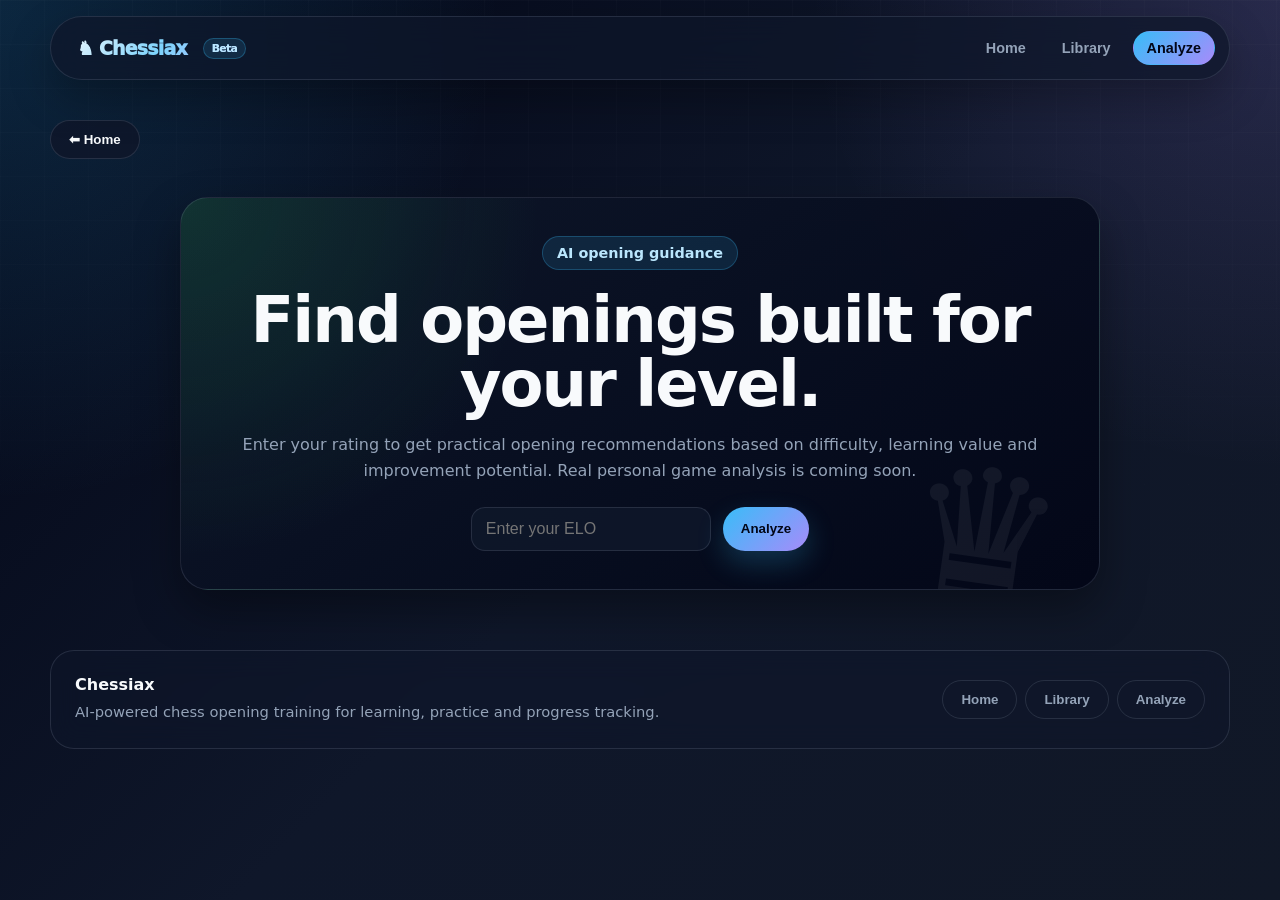
==== commit 3c995b66: "Polish launch UI and improve opening study layout" ====
--- a/index.html
+++ b/index.html
@@ -2,7 +2,9 @@
 <html>
 
 <div class="brand-bar">
-    <div class="brand-logo">♞ Chessiax</div>
+    <div class="brand-logo" onclick="window.location.href='home.html'">
+        ♞ Chessiax <span class="beta-badge">Beta</span>
+    </div>
     <div class="brand-links">
         <button onclick="window.location.href='home.html'">Home</button>
         <button onclick="window.location.href='openings.html'">Library</button>
@@ -11,6 +13,7 @@
 </div>
 
 <head>
+    <meta name="viewport" content="width=device-width, initial-scale=1.0">
     <link rel="stylesheet" href="style.css">
     <title>Chess Opening Finder</title>
 </head>
@@ -27,10 +30,10 @@
             <h1>Find openings built for your level.</h1>
         
             <p>
-                Enter your rating and get practical recommendations based on difficulty,
-                learning value and long-term improvement potential.
+                Enter your rating to get practical opening recommendations based on difficulty,
+                learning value and improvement potential. Real personal game analysis is coming soon.
             </p>
-        
+            
             <div class="input-group finder-input">
                 <input id="eloInput" type="number" placeholder="Enter your ELO">
                 <button onclick="getOpenings()">Analyze</button>
@@ -69,19 +72,19 @@
             </div>
         </div>
 
-    </div>
-
-    <div class="brand-bar">
-        <div class="brand-logo" onclick="window.location.href='home.html'">
-            ♞ Chessiax
-        </div>
-    
-        <div class="brand-links">
-            <button onclick="window.location.href='home.html'">Home</button>
-            <button onclick="window.location.href='openings.html'">Library</button>
-            <button onclick="window.location.href='index.html'">Analyze</button>
-            <button onclick="window.location.href='profile.html'">Profile</button>
-        </div>
+        <footer class="app-footer">
+            <div>
+                <strong>Chessiax</strong>
+                <p>AI-powered chess opening training for learning, practice and progress tracking.</p>
+            </div>
+        
+            <div class="footer-links">
+                <button onclick="window.location.href='home.html'">Home</button>
+                <button onclick="window.location.href='openings.html'">Library</button>
+                <button onclick="window.location.href='index.html'">Analyze</button>
+            </div>
+        </footer>
+
     </div>
 
     <script src="config.js"></script>
--- a/style.css
+++ b/style.css
@@ -753,12 +753,10 @@
     }
 }
 
-.container,
 .home-hero,
 .finder-hero,
 .filter-panel,
-.card,
-.board-section {
+.card {
     animation: fadeUp 0.45s ease both;
 }
 
@@ -864,59 +862,6 @@
     }
 }
 
-.brand-bar {
-    width: 100%;
-    max-width: 1180px;
-    margin: 0 auto 24px;
-    padding: 14px 18px;
-    display: flex;
-    justify-content: space-between;
-    align-items: center;
-    gap: 16px;
-    border: 1px solid var(--border-soft);
-    border-radius: 999px;
-    background: rgba(15, 23, 42, 0.68);
-    backdrop-filter: blur(16px);
-    box-shadow: 0 16px 40px rgba(0, 0, 0, 0.22);
-}
-
-.brand-logo {
-    font-weight: 900;
-    letter-spacing: -0.04em;
-    font-size: 1.15rem;
-}
-
-.brand-links {
-    display: flex;
-    gap: 8px;
-    flex-wrap: wrap;
-}
-
-.brand-links button {
-    padding: 8px 13px;
-    background: transparent;
-    color: var(--text-muted);
-    border: 1px solid transparent;
-    box-shadow: none;
-}
-
-.brand-links button:hover {
-    color: var(--text-main);
-    border-color: var(--border-soft);
-    background: rgba(255,255,255,0.04);
-}
-
-@media (max-width: 650px) {
-    .brand-bar {
-        border-radius: 22px;
-        flex-direction: column;
-    }
-
-    .brand-links {
-        justify-content: center;
-    }
-}
-
 .page-hero {
     position: relative;
     overflow: hidden;
@@ -1038,4 +983,1294 @@
 .card h3,
 .opening-card h3 {
     margin-top: 0;
+}
+
+.board-panel,
+.trainer-panel {
+    min-width: 0;
+}
+
+.board-panel {
+    position: sticky;
+    top: 110px;
+    align-self: start;
+    padding: 18px;
+    border-radius: 26px;
+    border: 1px solid var(--border-soft);
+    background:
+        radial-gradient(circle at top left, rgba(56, 189, 248, 0.12), transparent 34%),
+        rgba(15, 23, 42, 0.78);
+    box-shadow: var(--shadow-soft);
+    backdrop-filter: blur(16px);
+}
+
+.board-panel-header {
+    display: flex;
+    justify-content: space-between;
+    align-items: start;
+    gap: 14px;
+    margin-bottom: 16px;
+}
+
+.board-panel-header h3 {
+    margin: 0 0 4px;
+}
+
+.board-panel-header p {
+    margin: 0;
+    font-size: 0.9rem;
+}
+
+.live-pill {
+    display: inline-flex;
+    align-items: center;
+    padding: 6px 10px;
+    border-radius: 999px;
+    font-size: 0.75rem;
+    font-weight: 900;
+    color: #bbf7d0;
+    background: rgba(34, 197, 94, 0.12);
+    border: 1px solid rgba(34, 197, 94, 0.28);
+}
+
+.trainer-panel {
+    display: flex;
+    flex-direction: column;
+    gap: 16px;
+}
+
+.progress-track {
+    width: 100%;
+    height: 10px;
+    margin-top: 14px;
+    border-radius: 999px;
+    overflow: hidden;
+    background: rgba(2, 6, 23, 0.58);
+    border: 1px solid var(--border-soft);
+}
+
+.progress-fill {
+    height: 100%;
+    width: 0%;
+    border-radius: 999px;
+    background: linear-gradient(90deg, var(--accent), var(--accent-2));
+    transition: width 0.25s ease;
+}
+
+#moveExplanation {
+    font-size: 1rem;
+    line-height: 1.7;
+    color: #cbd5e1;
+}
+
+.trainer-panel > .card:first-child {
+    border-color: rgba(56, 189, 248, 0.24);
+}
+
+.trainer-panel > .card:first-child h3 {
+    display: flex;
+    align-items: center;
+    gap: 8px;
+}
+
+.practice-box h3 {
+    margin-top: 0;
+}
+
+.practice-history {
+    background: rgba(2, 6, 23, 0.35);
+    border: 1px solid var(--border-soft);
+    border-radius: 16px;
+    padding: 14px;
+    margin: 16px 0;
+}
+
+.practice-history h4 {
+    margin: 0 0 10px;
+}
+
+.difficulty-box {
+    display: flex;
+    align-items: center;
+    gap: 10px;
+    margin: 14px 0;
+}
+
+.difficulty-box label {
+    color: var(--text-muted);
+    font-weight: 700;
+}
+
+.session-summary {
+    padding: 18px;
+    border-radius: 18px;
+    background:
+        radial-gradient(circle at top left, rgba(34, 197, 94, 0.14), transparent 34%),
+        rgba(15, 23, 42, 0.8);
+    border: 1px solid rgba(34, 197, 94, 0.24);
+    box-shadow: var(--shadow-soft);
+}
+
+.session-summary h4 {
+    margin-top: 0;
+    color: #bbf7d0;
+}
+
+.session-summary button {
+    margin-right: 8px;
+    margin-top: 10px;
+}
+
+.move-controls {
+    padding: 14px;
+    border-radius: 18px;
+    background: rgba(15, 23, 42, 0.55);
+    border: 1px solid var(--border-soft);
+}
+
+.move-controls button {
+    flex: 1;
+    min-width: 92px;
+}
+
+.study-status {
+    position: relative;
+    overflow: hidden;
+}
+
+.study-status::after {
+    content: "♟";
+    position: absolute;
+    right: 16px;
+    top: 8px;
+    font-size: 3.5rem;
+    opacity: 0.035;
+}
+
+.move-list {
+    max-height: 420px;
+    overflow-y: auto;
+}
+
+.move-list::before {
+    content: "Move List";
+    display: block;
+    margin-bottom: 12px;
+    color: var(--text-main);
+    font-weight: 900;
+    letter-spacing: -0.02em;
+}
+
+.move-row {
+    transition: transform 0.16s ease;
+}
+
+.move-row:hover {
+    transform: translateX(3px);
+}
+
+.move-number {
+    color: var(--text-muted);
+    font-weight: 800;
+}
+
+@media (max-width: 950px) {
+    .board-panel {
+        position: relative;
+        top: 0;
+    }
+
+    .board-panel-header {
+        text-align: left;
+    }
+}
+
+@media (max-width: 520px) {
+    .board-panel {
+        padding: 12px;
+    }
+
+    .move-controls button,
+    .practice-controls button {
+        flex: 1 1 100%;
+    }
+}
+
+.beta-badge {
+    display: inline-flex;
+    align-items: center;
+    margin-left: 8px;
+    padding: 3px 8px;
+    border-radius: 999px;
+    font-size: 0.68rem;
+    font-weight: 900;
+    color: #bae6fd;
+    background: rgba(56, 189, 248, 0.12);
+    border: 1px solid rgba(56, 189, 248, 0.28);
+    -webkit-text-fill-color: #bae6fd;
+}
+
+.app-footer {
+    margin-top: 60px;
+    padding: 24px;
+    border-radius: 24px;
+    border: 1px solid var(--border-soft);
+    background: rgba(15, 23, 42, 0.55);
+    backdrop-filter: blur(14px);
+    display: flex;
+    justify-content: space-between;
+    gap: 18px;
+    align-items: center;
+}
+
+.app-footer p {
+    margin: 6px 0 0;
+    font-size: 0.92rem;
+}
+
+.footer-links {
+    display: flex;
+    gap: 8px;
+    flex-wrap: wrap;
+}
+
+.footer-links button {
+    background: transparent;
+    color: var(--text-muted);
+    border: 1px solid var(--border-soft);
+    box-shadow: none;
+}
+
+.footer-links button:hover {
+    color: var(--text-main);
+    background: rgba(255, 255, 255, 0.055);
+}
+
+@media (max-width: 700px) {
+    .app-footer {
+        flex-direction: column;
+        text-align: center;
+    }
+
+    .footer-links {
+        justify-content: center;
+    }
+}
+
+.empty-state {
+    grid-column: 1 / -1;
+    padding: 42px 24px;
+    text-align: center;
+    border-radius: 26px;
+    border: 1px dashed rgba(148, 163, 184, 0.28);
+    background: rgba(15, 23, 42, 0.58);
+}
+
+.empty-icon {
+    font-size: 3rem;
+    opacity: 0.35;
+    margin-bottom: 12px;
+}
+
+.empty-state h3 {
+    margin: 0 0 8px;
+}
+
+.empty-state p {
+    max-width: 520px;
+    margin: 0 auto 18px;
+}
+
+html,
+body {
+    max-width: 100%;
+    overflow-x: clip;
+}
+
+img,
+canvas,
+iframe {
+    max-width: 100%;
+}
+
+@media (max-width: 600px) {
+    .container {
+        width: min(100% - 20px, 1180px);
+        padding-top: 16px;
+        padding-bottom: 36px;
+    }
+
+    h1 {
+        font-size: 2.15rem;
+    }
+
+    h2 {
+        font-size: 1.55rem;
+    }
+
+    p {
+        font-size: 0.95rem;
+    }
+}
+
+@media (max-width: 760px) {
+    .brand-bar {
+        position: sticky;
+        top: 8px;
+        z-index: 50;
+        flex-direction: row;
+        align-items: center;
+        justify-content: space-between;
+        padding: 8px 10px;
+        border-radius: 18px;
+        gap: 8px;
+    }
+
+    .brand-logo {
+        font-size: 1rem;
+        padding: 6px 8px;
+        white-space: nowrap;
+    }
+
+    .brand-links {
+        display: flex;
+        gap: 5px;
+        overflow-x: auto;
+        scrollbar-width: none;
+        flex-wrap: nowrap;
+        justify-content: flex-start;
+    }
+
+    .brand-links::-webkit-scrollbar {
+        display: none;
+    }
+
+    .brand-links button {
+        flex: 0 0 auto;
+        padding: 6px 9px;
+        font-size: 0.78rem;
+        white-space: nowrap;
+    }
+}
+
+@media (max-width: 700px) {
+    .home-hero,
+    .finder-hero,
+    .page-hero {
+        padding: 28px 20px;
+        border-radius: 24px;
+        margin: 18px auto 24px;
+    }
+
+    .home-hero::after,
+    .finder-hero::after,
+    .page-hero::before,
+    .page-hero::after {
+        display: none;
+    }
+
+    .hero-badge {
+        font-size: 0.78rem;
+    }
+
+    .home-hero-actions,
+    .finder-input {
+        flex-direction: column;
+        align-items: stretch;
+    }
+
+    .home-hero-actions button,
+    .finder-input button,
+    .finder-input input {
+        width: 100%;
+    }
+}
+
+@media (max-width: 1100px) {
+    .home-grid,
+    .library-grid,
+    #openingsContainer,
+    #relatedOpenings {
+        grid-template-columns: repeat(2, minmax(0, 1fr));
+    }
+}
+
+@media (max-width: 680px) {
+    .home-grid,
+    .library-grid,
+    #openingsContainer,
+    #relatedOpenings {
+        grid-template-columns: 1fr;
+    }
+
+    .card,
+    .opening-card,
+    .library-card {
+        padding: 16px;
+    }
+
+    .card-footer {
+        flex-direction: column;
+        align-items: stretch;
+    }
+
+    .card-footer button {
+        width: 100%;
+    }
+}
+
+@media (max-width: 760px) {
+    .filter-grid {
+        grid-template-columns: repeat(2, minmax(0, 1fr));
+        gap: 10px;
+    }
+
+    .filter-grid input,
+    .filter-grid select {
+        min-width: 0;
+        font-size: 0.85rem;
+        padding: 10px 9px;
+    }
+
+    .filter-panel {
+        padding: 14px;
+        border-radius: 20px;
+    }
+
+    .filter-header {
+        margin-bottom: 14px;
+    }
+
+    .filter-header h2 {
+        font-size: 1.35rem;
+    }
+
+    .filter-header p {
+        font-size: 0.9rem;
+    }
+}
+
+@media (max-width: 390px) {
+    .filter-grid {
+        grid-template-columns: 1fr;
+    }
+}
+
+@media (max-width: 900px) {
+    .library-overview {
+        grid-template-columns: repeat(2, 1fr);
+    }
+}
+
+@media (max-width: 560px) {
+    .library-overview {
+        grid-template-columns: 1fr;
+    }
+
+    .stat-card p,
+    .overview-card p {
+        font-size: 1.4rem;
+    }
+}
+
+@media (max-width: 950px) {
+    .board-section {
+        grid-template-columns: 1fr;
+    }
+
+    .board-panel {
+        position: relative;
+        top: 0;
+        width: 100%;
+    }
+
+    #board {
+        width: min(100%, 450px) !important;
+        margin: 0 auto;
+    }
+
+    .trainer-panel {
+        width: 100%;
+    }
+}
+
+@media (max-width: 520px) {
+    #board {
+        width: min(100%, 340px) !important;
+    }
+
+    .board-panel {
+        padding: 12px;
+        border-radius: 22px;
+    }
+
+    .board-panel-header {
+        flex-direction: column;
+    }
+}
+
+@media (max-width: 600px) {
+    .move-controls,
+    .practice-controls,
+    .opening-actions {
+        display: grid;
+        grid-template-columns: 1fr;
+    }
+
+    .move-controls button,
+    .practice-controls button,
+    .opening-actions button {
+        width: 100%;
+    }
+
+    .practice-score {
+        grid-template-columns: 1fr;
+    }
+
+    .practice-input-group {
+        flex-direction: column;
+    }
+
+    .practice-input-group input,
+    .practice-input-group button {
+        width: 100%;
+    }
+}
+
+@media (max-width: 520px) {
+    .move-row {
+        grid-template-columns: 38px 1fr 1fr;
+        gap: 5px;
+    }
+
+    .move-row > div {
+        padding: 8px 6px;
+        font-size: 0.82rem;
+    }
+
+    .move-list {
+        max-height: 320px;
+    }
+}
+
+@media (max-width: 850px) {
+    .results-row {
+        grid-template-columns: 1fr;
+    }
+
+    #avoidOpenings {
+        grid-template-columns: 1fr;
+    }
+
+    .finder-hero {
+        padding: 28px 20px;
+    }
+}
+
+@media (max-width: 700px) {
+    .app-footer {
+        padding: 18px;
+        border-radius: 22px;
+    }
+
+    .footer-links {
+        width: 100%;
+        display: grid;
+        grid-template-columns: 1fr;
+    }
+
+    .footer-links button {
+        width: 100%;
+    }
+}
+
+.filter-search {
+    grid-column: span 2;
+}
+
+@media (min-width: 761px) {
+    .filter-search {
+        grid-column: span 2;
+    }
+}
+
+@media (max-width: 390px) {
+    .filter-search {
+        grid-column: span 1;
+    }
+}
+
+.filter-active {
+    border-color: rgba(56, 189, 248, 0.9) !important;
+    background:
+        linear-gradient(135deg, rgba(56, 189, 248, 0.18), rgba(167, 139, 250, 0.12)),
+        rgba(15, 23, 42, 0.95) !important;
+    box-shadow:
+        0 0 0 3px rgba(56, 189, 248, 0.12),
+        0 12px 26px rgba(56, 189, 248, 0.12);
+    color: var(--text-main);
+}
+
+.filter-active-label {
+    color: #bae6fd !important;
+}
+
+.clear-filters-btn {
+    color: var(--text-main);
+    background: rgba(15, 23, 42, 0.8);
+    border: 1px solid rgba(56, 189, 248, 0.35);
+    box-shadow: none;
+}
+
+@media (max-width: 760px) {
+    .clear-filters-btn {
+        width: 100%;
+        grid-column: span 2;
+    }
+}
+
+@media (max-width: 390px) {
+    .clear-filters-btn {
+        grid-column: span 1;
+    }
+}
+
+.filter-panel input.filter-active,
+.filter-panel select.filter-active {
+    border-color: rgba(56, 189, 248, 0.95) !important;
+    background:
+        linear-gradient(135deg, rgba(56, 189, 248, 0.22), rgba(167, 139, 250, 0.14)),
+        rgba(15, 23, 42, 0.98) !important;
+    box-shadow:
+        0 0 0 3px rgba(56, 189, 248, 0.16),
+        0 14px 30px rgba(56, 189, 248, 0.16) !important;
+    color: #f8fafc !important;
+}
+
+.filter-panel select.filter-active {
+    outline: none;
+}
+
+.clear-filters-btn {
+    color: var(--text-main) !important;
+    background: rgba(15, 23, 42, 0.85) !important;
+    border: 1px solid rgba(56, 189, 248, 0.4) !important;
+    box-shadow: none !important;
+}
+
+.filter-buttons button.filter-button-active,
+.filter-buttons button.active-filter,
+.filter-buttons button.active-color,
+.filter-buttons button.active-practice-filter,
+.filter-buttons button.active-style,
+.filter-buttons button.active-family,
+.filter-buttons button.active-variation,
+.filter-buttons button.active-eco {
+    color: #020617 !important;
+    background: linear-gradient(135deg, var(--accent), var(--accent-2)) !important;
+    border-color: transparent !important;
+    box-shadow:
+        0 0 0 3px rgba(56, 189, 248, 0.14),
+        0 14px 32px rgba(56, 189, 248, 0.22) !important;
+    transform: translateY(-1px);
+}
+
+.filter-buttons button {
+    background: rgba(15, 23, 42, 0.75);
+    color: var(--text-muted);
+    border: 1px solid var(--border-soft);
+    box-shadow: none;
+}
+
+.filter-buttons button:hover {
+    color: var(--text-main);
+    border-color: rgba(56, 189, 248, 0.35);
+    background: rgba(30, 41, 59, 0.9);
+}
+
+.filter-buttons {
+    display: flex;
+    gap: 8px;
+    flex-wrap: nowrap;
+    overflow-x: auto;
+    padding: 8px 2px 10px;
+    scrollbar-width: none;
+}
+
+.filter-buttons::-webkit-scrollbar {
+    display: none;
+}
+
+.filter-buttons button {
+    flex: 0 0 auto;
+    white-space: nowrap;
+    padding: 8px 12px;
+    font-size: 0.86rem;
+}
+
+.library-controls {
+    display: grid;
+    grid-template-columns: 2fr 1fr 1fr;
+    gap: 10px;
+    width: 100%;
+}
+
+.filter-grid {
+    display: flex;
+    flex-direction: column;
+    gap: 14px;
+}
+
+@media (max-width: 760px) {
+    .library-controls {
+        grid-template-columns: 1fr;
+    }
+
+    .filter-buttons {
+        margin-left: -2px;
+        margin-right: -2px;
+    }
+
+    .filter-buttons button {
+        font-size: 0.78rem;
+        padding: 7px 10px;
+    }
+}
+
+.library-controls {
+    display: grid;
+    grid-template-columns: minmax(220px, 2fr) minmax(150px, 1fr) minmax(150px, 1fr);
+    gap: 10px;
+    width: 100%;
+    align-items: center;
+}
+
+.library-controls input,
+.library-controls select {
+    width: 100%;
+    min-width: 0;
+}
+
+.library-select {
+    appearance: none;
+    -webkit-appearance: none;
+    min-height: 46px;
+    color: var(--text-main) !important;
+    background:
+        linear-gradient(135deg, rgba(15, 23, 42, 0.96), rgba(30, 41, 59, 0.92)) !important;
+    border: 1px solid var(--border-soft) !important;
+    border-radius: 14px;
+    padding: 12px 38px 12px 14px;
+    cursor: pointer;
+    background-image:
+        linear-gradient(135deg, rgba(15, 23, 42, 0.96), rgba(30, 41, 59, 0.92)),
+        linear-gradient(45deg, transparent 50%, #94a3b8 50%),
+        linear-gradient(135deg, #94a3b8 50%, transparent 50%);
+    background-position:
+        0 0,
+        calc(100% - 18px) 19px,
+        calc(100% - 13px) 19px;
+    background-size:
+        100% 100%,
+        5px 5px,
+        5px 5px;
+    background-repeat: no-repeat;
+}
+
+.library-select:hover,
+.library-select:focus {
+    border-color: rgba(56, 189, 248, 0.65) !important;
+    box-shadow: 0 0 0 3px rgba(56, 189, 248, 0.12);
+}
+
+.library-select option {
+    background: #0f172a;
+    color: #f8fafc;
+}
+
+.source-select {
+    border-color: rgba(167, 139, 250, 0.28) !important;
+}
+
+@media (max-width: 760px) {
+    .library-controls {
+        grid-template-columns: 1fr;
+    }
+
+    .library-select {
+        min-height: 44px;
+        font-size: 0.9rem;
+    }
+}
+
+/* ================================
+   FINAL OPENING STUDY LAYOUT FIX
+================================ */
+
+.container {
+    overflow: visible !important;
+}
+
+.board-section {
+    display: grid !important;
+    grid-template-columns: minmax(320px, 480px) minmax(0, 1fr) !important;
+    gap: 24px !important;
+    align-items: start !important;
+    margin-top: 28px;
+    margin-bottom: 32px;
+    overflow: visible !important;
+    position: relative !important;
+    animation: none !important;
+    transform: none !important;
+}
+
+.board-panel {
+    position: sticky !important;
+    top: 96px !important;
+    align-self: start !important;
+    height: fit-content !important;
+    max-height: calc(100vh - 120px);
+    padding: 18px;
+    border-radius: 26px;
+    border: 1px solid var(--border-soft);
+    background:
+        radial-gradient(circle at top left, rgba(56, 189, 248, 0.12), transparent 34%),
+        rgba(15, 23, 42, 0.78);
+    box-shadow: var(--shadow-soft);
+    backdrop-filter: blur(16px);
+    overflow: visible !important;
+    transform: none !important;
+    animation: none !important;
+    z-index: 20;
+}
+
+.trainer-panel {
+    display: flex;
+    flex-direction: column;
+    gap: 16px;
+    min-width: 0;
+    min-height: 1200px;
+    overflow: visible !important;
+    transform: none !important;
+    animation: none !important;
+}
+
+#board {
+    width: min(100%, 450px) !important;
+    margin: 0 auto;
+    border-radius: 18px;
+    overflow: hidden;
+    box-shadow: 0 24px 55px rgba(0, 0, 0, 0.38);
+    border: 1px solid var(--border-soft);
+}
+
+@media (max-width: 950px) {
+    .board-section {
+        grid-template-columns: 1fr !important;
+    }
+
+    .board-panel {
+        position: relative !important;
+        top: 0 !important;
+        max-height: none !important;
+    }
+
+    .trainer-panel {
+        min-height: auto;
+    }
+
+    #board {
+        width: min(100%, 450px) !important;
+    }
+}
+
+@media (max-width: 520px) {
+    #board {
+        width: min(100%, 340px) !important;
+    }
+
+    .board-panel {
+        padding: 12px;
+        border-radius: 22px;
+    }
+
+    .board-panel-header {
+        flex-direction: column;
+    }
+}
+
+/* ================================
+   SMOOTH STICKY CHESSBOARD FIX
+================================ */
+
+.board-panel {
+    position: sticky !important;
+    top: 96px !important;
+    align-self: start !important;
+
+    background: transparent !important;
+    box-shadow: none !important;
+    backdrop-filter: none !important;
+    -webkit-backdrop-filter: none !important;
+
+    border: none !important;
+    padding: 0 !important;
+
+    transform: none !important;
+    animation: none !important;
+    transition: none !important;
+
+    overflow: visible !important;
+    z-index: 20 !important;
+}
+
+.board-panel-header {
+    margin-bottom: 14px;
+    padding: 16px 18px;
+    border-radius: 22px;
+    border: 1px solid var(--border-soft);
+    background: rgba(15, 23, 42, 0.9);
+    box-shadow: 0 14px 32px rgba(0, 0, 0, 0.22);
+}
+
+#board {
+    width: min(100%, 450px) !important;
+    margin: 0 auto;
+    border-radius: 18px;
+    overflow: hidden;
+    border: 1px solid var(--border-soft);
+    box-shadow: none !important;
+    transform: none !important;
+    animation: none !important;
+    transition: none !important;
+}
+
+@media (max-width: 950px) {
+    .board-panel {
+        position: relative !important;
+        top: 0 !important;
+    }
+}
+
+.board-sticky-column {
+    position: sticky !important;
+    top: 96px !important;
+    align-self: start !important;
+    height: fit-content !important;
+
+    background: transparent !important;
+    border: none !important;
+    box-shadow: none !important;
+    backdrop-filter: none !important;
+    -webkit-backdrop-filter: none !important;
+
+    transform: none !important;
+    animation: none !important;
+    transition: none !important;
+    overflow: visible !important;
+    z-index: 20;
+}
+
+.board-sticky-column #board {
+    width: min(100%, 450px) !important;
+    margin: 0 auto;
+    box-shadow: none !important;
+    transform: none !important;
+    animation: none !important;
+}
+
+@media (max-width: 950px) {
+    .board-sticky-column {
+        position: relative !important;
+        top: 0 !important;
+    }
+}
+
+/* ================================
+   DIRECT STICKY BOARD FIX
+================================ */
+
+.board-section {
+    display: grid !important;
+    grid-template-columns: minmax(320px, 480px) minmax(0, 1fr) !important;
+    gap: 24px !important;
+    align-items: start !important;
+    position: relative !important;
+    overflow: visible !important;
+    transform: none !important;
+    animation: none !important;
+}
+
+.sticky-board {
+    position: sticky !important;
+    top: 96px !important;
+    align-self: start !important;
+    width: min(100%, 450px) !important;
+    margin: 0 auto !important;
+
+    border-radius: 18px;
+    overflow: hidden;
+    border: 1px solid var(--border-soft);
+
+    box-shadow: none !important;
+    transform: none !important;
+    animation: none !important;
+    transition: none !important;
+    z-index: 20;
+}
+
+.trainer-panel {
+    display: flex;
+    flex-direction: column;
+    gap: 16px;
+    min-width: 0;
+    overflow: visible !important;
+    transform: none !important;
+    animation: none !important;
+}
+
+.container {
+    overflow: visible !important;
+    transform: none !important;
+}
+
+@media (max-width: 950px) {
+    .board-section {
+        grid-template-columns: 1fr !important;
+    }
+
+    .sticky-board {
+        position: relative !important;
+        top: 0 !important;
+        width: min(100%, 450px) !important;
+    }
+}
+
+@media (max-width: 520px) {
+    .sticky-board {
+        width: min(100%, 340px) !important;
+    }
+}
+
+/* ================================
+   SMOOTH BOARD + SCROLLING TRAINER
+   No sticky. Keeps board visible.
+================================ */
+
+.study-scroll-layout {
+    display: grid !important;
+    grid-template-columns: minmax(320px, 480px) minmax(0, 1fr) !important;
+    gap: 24px !important;
+    align-items: start !important;
+
+    height: calc(100vh - 130px) !important;
+    min-height: 620px !important;
+
+    overflow: visible !important;
+    transform: none !important;
+    animation: none !important;
+}
+
+.study-board {
+    position: relative !important;
+    top: auto !important;
+    align-self: start !important;
+
+    width: min(100%, 450px) !important;
+    margin: 0 auto !important;
+
+    border-radius: 18px;
+    overflow: hidden;
+    border: 1px solid var(--border-soft);
+
+    box-shadow: none !important;
+    transform: none !important;
+    animation: none !important;
+    transition: none !important;
+    z-index: 2;
+}
+
+.study-scroll-layout .trainer-panel {
+    max-height: calc(100vh - 130px) !important;
+    overflow-y: auto !important;
+    overflow-x: hidden !important;
+
+    padding-right: 8px;
+    padding-bottom: 24px;
+
+    transform: none !important;
+    animation: none !important;
+}
+
+.study-scroll-layout .trainer-panel::-webkit-scrollbar {
+    width: 8px;
+}
+
+.study-scroll-layout .trainer-panel::-webkit-scrollbar-track {
+    background: rgba(2, 6, 23, 0.4);
+    border-radius: 999px;
+}
+
+.study-scroll-layout .trainer-panel::-webkit-scrollbar-thumb {
+    background: rgba(148, 163, 184, 0.35);
+    border-radius: 999px;
+}
+
+.study-scroll-layout .trainer-panel::-webkit-scrollbar-thumb:hover {
+    background: rgba(56, 189, 248, 0.45);
+}
+
+@media (max-width: 950px) {
+    .study-scroll-layout {
+        grid-template-columns: 1fr !important;
+        height: auto !important;
+        min-height: auto !important;
+    }
+
+    .study-board {
+        width: min(100%, 450px) !important;
+    }
+
+    .study-scroll-layout .trainer-panel {
+        max-height: none !important;
+        overflow-y: visible !important;
+        padding-right: 0;
+    }
+}
+
+@media (max-width: 520px) {
+    .study-board {
+        width: min(100%, 340px) !important;
+    }
+}
+
+/* ================================
+   CLEAN OPENING STUDY LAYOUT
+   Smooth board, no sticky
+================================ */
+
+.clean-study-layout {
+    display: grid !important;
+    grid-template-columns: minmax(320px, 480px) minmax(0, 1fr) !important;
+    gap: 24px !important;
+    align-items: start !important;
+    margin-top: 28px;
+    margin-bottom: 32px;
+
+    overflow: visible !important;
+    transform: none !important;
+    animation: none !important;
+}
+
+.board-area {
+    min-width: 0;
+    padding: 18px;
+    border-radius: 26px;
+    border: 1px solid var(--border-soft);
+    background:
+        radial-gradient(circle at top left, rgba(56, 189, 248, 0.10), transparent 34%),
+        rgba(15, 23, 42, 0.78);
+    box-shadow: var(--shadow-soft);
+    transform: none !important;
+    animation: none !important;
+}
+
+.board-area-header {
+    display: flex;
+    justify-content: space-between;
+    align-items: start;
+    gap: 14px;
+    margin-bottom: 16px;
+}
+
+.board-area-header h3 {
+    margin: 0 0 4px;
+}
+
+.board-area-header p {
+    margin: 0;
+    font-size: 0.9rem;
+}
+
+.clean-study-layout #board {
+    width: min(100%, 450px) !important;
+    margin: 0 auto;
+    border-radius: 18px;
+    overflow: hidden;
+    border: 1px solid var(--border-soft);
+    box-shadow: 0 18px 42px rgba(0, 0, 0, 0.28);
+    transform: none !important;
+    animation: none !important;
+}
+
+.clean-study-layout .trainer-panel {
+    display: flex;
+    flex-direction: column;
+    gap: 16px;
+    min-width: 0;
+    transform: none !important;
+    animation: none !important;
+}
+
+.clean-study-layout .move-controls {
+    display: grid;
+    grid-template-columns: repeat(5, minmax(0, 1fr));
+    gap: 10px;
+}
+
+.clean-study-layout .move-controls button {
+    width: 100%;
+    min-width: 0;
+    padding: 10px 12px;
+}
+
+.clean-study-layout .practice-controls {
+    display: grid;
+    grid-template-columns: repeat(3, minmax(0, 1fr));
+    gap: 10px;
+}
+
+.clean-study-layout .practice-controls button {
+    width: 100%;
+    min-width: 0;
+}
+
+@media (max-width: 1050px) {
+    .clean-study-layout .move-controls {
+        grid-template-columns: repeat(3, minmax(0, 1fr));
+    }
+
+    .clean-study-layout .practice-controls {
+        grid-template-columns: repeat(2, minmax(0, 1fr));
+    }
+}
+
+@media (max-width: 950px) {
+    .clean-study-layout {
+        grid-template-columns: 1fr !important;
+    }
+
+    .clean-study-layout #board {
+        width: min(100%, 450px) !important;
+    }
+}
+
+@media (max-width: 560px) {
+    .board-area {
+        padding: 12px;
+        border-radius: 22px;
+    }
+
+    .board-area-header {
+        flex-direction: column;
+    }
+
+    .clean-study-layout #board {
+        width: min(100%, 340px) !important;
+    }
+
+    .clean-study-layout .move-controls,
+    .clean-study-layout .practice-controls {
+        grid-template-columns: 1fr;
+    }
 }
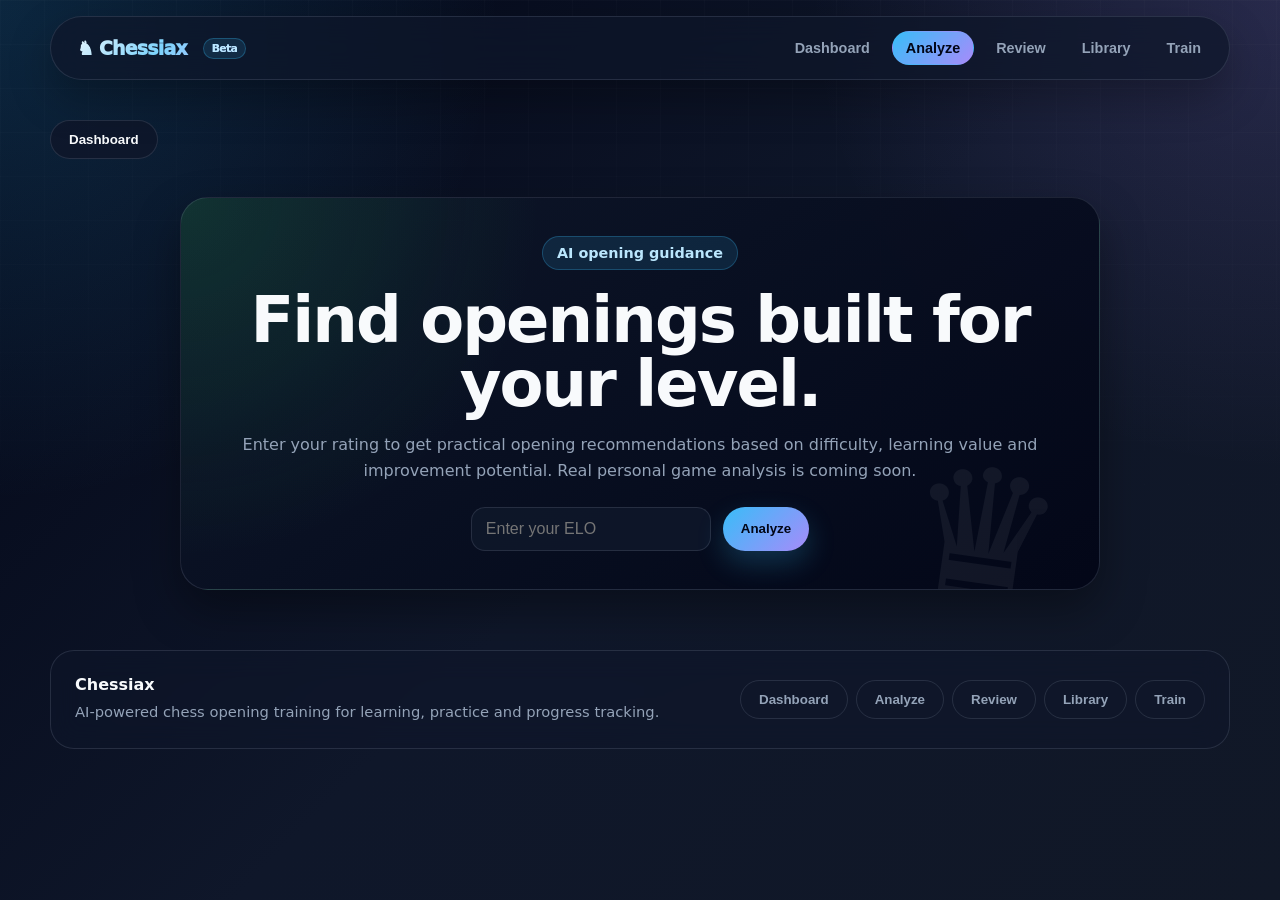
==== commit 30b3a74d: "Standardize app navigation" ====
--- a/index.html
+++ b/index.html
@@ -2,13 +2,15 @@
 <html>
 
 <div class="brand-bar">
-    <div class="brand-logo" onclick="window.location.href='home.html'">
+    <div class="brand-logo" onclick="window.location.href='dashboard.html'">
         ♞ Chessiax <span class="beta-badge">Beta</span>
     </div>
     <div class="brand-links">
-        <button onclick="window.location.href='home.html'">Home</button>
+        <button onclick="window.location.href='dashboard.html'">Dashboard</button>
+        <button onclick="window.location.href='profile.html'">Analyze</button>
+        <button onclick="window.location.href='review.html'">Review</button>
         <button onclick="window.location.href='openings.html'">Library</button>
-        <button onclick="window.location.href='index.html'">Analyze</button>
+        <button onclick="window.location.href='tactics.html'">Train</button>
     </div>
 </div>
 
@@ -22,7 +24,7 @@
 
     <div class="container">
 
-        <button class="back-btn" onclick="window.location.href='home.html'">⬅ Home</button>
+        <button class="back-btn" onclick="window.location.href='dashboard.html'">Dashboard</button>
 
         <section class="finder-hero">
             <div class="hero-badge">AI opening guidance</div>
@@ -40,7 +42,7 @@
             </div>
         </section>
 
-        <!-- 🔹 Resultat -->
+        <!-- Resultat -->
         <div id="results" class="results-container" style="display:none;">
             <h2 class="section-title">Your Recommendations</h2>
 
@@ -79,9 +81,11 @@
             </div>
         
             <div class="footer-links">
-                <button onclick="window.location.href='home.html'">Home</button>
+                <button onclick="window.location.href='dashboard.html'">Dashboard</button>
+                <button onclick="window.location.href='profile.html'">Analyze</button>
+                <button onclick="window.location.href='review.html'">Review</button>
                 <button onclick="window.location.href='openings.html'">Library</button>
-                <button onclick="window.location.href='index.html'">Analyze</button>
+                <button onclick="window.location.href='tactics.html'">Train</button>
             </div>
         </footer>
 
@@ -306,18 +310,18 @@
         };
 
         function setActiveNav() {
-            const path = window.location.pathname;
+            const currentPage = window.location.pathname.split("/").pop() || "dashboard.html";
             const buttons = document.querySelectorAll(".brand-links button");
 
             buttons.forEach(button => {
-                const text = button.innerText.toLowerCase();
+                const text = button.innerText.trim().toLowerCase();
 
                 if (
-                    (path.includes("home") && text.includes("home")) ||
-                    (path === "/" && text.includes("home")) ||
-                    (path.includes("openings") && text.includes("library")) ||
-                    (path.includes("index") && text.includes("analyze")) ||
-                    (path.includes("profile") && text.includes("profile"))
+                    (currentPage === "dashboard.html" && text === "dashboard") ||
+                    ((currentPage === "profile.html" || currentPage === "index.html") && text === "analyze") ||
+                    (currentPage === "review.html" && text === "review") ||
+                    ((currentPage === "openings.html" || currentPage === "opening.html") && text === "library") ||
+                    (currentPage === "tactics.html" && text === "train")
                 ) {
                     button.classList.add("active-nav");
                 }
@@ -329,4 +333,4 @@
     </script>
 
 </body>
-</html>+</html>
--- a/style.css
+++ b/style.css
@@ -145,6 +145,7 @@
 }
 
 input,
+textarea,
 select {
     background: rgba(15, 23, 42, 0.92);
     color: var(--text-main);
@@ -156,9 +157,17 @@
 }
 
 input:focus,
+textarea:focus,
 select:focus {
     border-color: rgba(56, 189, 248, 0.75);
     box-shadow: 0 0 0 4px rgba(56, 189, 248, 0.12);
+}
+
+textarea {
+    min-height: 260px;
+    resize: vertical;
+    font: inherit;
+    line-height: 1.5;
 }
 
 .section-title {
@@ -441,6 +450,11 @@
     border: 1px solid var(--border-soft);
 }
 
+.practice-input-hint {
+    margin: 8px 0 12px;
+    font-size: 0.9rem;
+}
+
 .success-status {
     color: #86efac;
     border-color: rgba(34, 197, 94, 0.35);
@@ -634,6 +648,53 @@
     line-height: 1.4;
 }
 
+.library-mastery {
+    display: grid;
+    gap: 8px;
+    padding: 12px;
+    border: 1px solid var(--border-soft);
+    border-radius: 12px;
+    background: rgba(15, 23, 42, 0.5);
+}
+
+.library-mastery-empty {
+    color: var(--text-muted);
+    font-size: 0.9rem;
+}
+
+.library-mastery-top,
+.library-mastery-meta,
+.library-card-actions {
+    display: flex;
+    align-items: center;
+    gap: 8px;
+    flex-wrap: wrap;
+}
+
+.library-mastery-top {
+    justify-content: space-between;
+}
+
+.library-mastery-top strong {
+    color: var(--accent);
+}
+
+.library-mastery-meta {
+    color: var(--text-muted);
+    font-size: 0.86rem;
+}
+
+.library-due-badge {
+    width: fit-content;
+    padding: 5px 8px;
+    border-radius: 999px;
+    color: #fbbf24;
+    background: rgba(251, 191, 36, 0.12);
+    border: 1px solid rgba(251, 191, 36, 0.25);
+    font-size: 0.78rem;
+    font-weight: 800;
+}
+
 .glow-text {
     background: linear-gradient(135deg, var(--accent), var(--accent-2));
     -webkit-background-clip: text;
@@ -948,6 +1009,1434 @@
     opacity: 0.055;
 }
 
+.game-analysis-section {
+    margin-top: 22px;
+}
+
+.profile-result {
+    display: grid;
+    gap: 18px;
+}
+
+.profile-input-card {
+    display: flex;
+    align-items: center;
+    gap: 12px;
+    padding: 14px;
+    border: 1px solid var(--border-soft);
+    border-radius: var(--radius-lg);
+    background: rgba(15, 23, 42, 0.68);
+    box-shadow: var(--shadow-soft);
+}
+
+.profile-input-card input {
+    flex: 1 1 auto;
+}
+
+.profile-flow-section {
+    display: grid;
+    gap: 14px;
+}
+
+.profile-section-heading {
+    display: flex;
+    align-items: end;
+    justify-content: space-between;
+    gap: 18px;
+    margin-top: 8px;
+}
+
+.profile-section-heading h2,
+.profile-section-heading p {
+    margin: 0;
+}
+
+.profile-section-heading h2 {
+    font-size: 1.35rem;
+}
+
+.profile-section-heading p {
+    max-width: 620px;
+    color: var(--text-muted);
+}
+
+.profile-section-content {
+    display: grid;
+    gap: 16px;
+}
+
+.profile-snapshot-card {
+    display: grid;
+    gap: 16px;
+}
+
+.profile-snapshot-main {
+    display: flex;
+    align-items: center;
+    gap: 16px;
+}
+
+.profile-snapshot-main h2,
+.profile-snapshot-main p {
+    margin: 0;
+}
+
+.profile-snapshot-main p {
+    margin-top: 5px;
+    color: var(--text-muted);
+}
+
+.profile-stat-grid,
+.profile-insight-grid {
+    display: grid;
+    grid-template-columns: repeat(3, minmax(0, 1fr));
+    gap: 14px;
+}
+
+.profile-insight-grid {
+    grid-template-columns: repeat(2, minmax(0, 1fr));
+}
+
+.profile-stat-grid .overview-card span {
+    color: var(--text-muted);
+    font-size: 0.9rem;
+}
+
+.profile-insight-card {
+    display: grid;
+    gap: 8px;
+}
+
+.profile-insight-card h2,
+.profile-insight-card p {
+    margin: 0;
+}
+
+.suggested-opening {
+    padding: 18px 0 22px;
+    border-bottom: 1px solid var(--border-soft);
+}
+
+.suggested-opening:first-of-type {
+    padding-top: 6px;
+}
+
+.suggested-opening:last-child {
+    padding-bottom: 2px;
+    border-bottom: 0;
+}
+
+.suggested-opening h3 {
+    margin-bottom: 10px;
+}
+
+.suggested-opening p {
+    margin: 7px 0;
+}
+
+.suggested-opening .learn-btn {
+    margin-top: 14px;
+    margin-bottom: 4px;
+}
+
+.game-analysis-action {
+    display: flex;
+    justify-content: space-between;
+    align-items: center;
+    gap: 18px;
+}
+
+.game-analysis-action h2,
+.game-analysis-action p {
+    margin: 0;
+}
+
+.game-analysis-action p {
+    margin-top: 6px;
+}
+
+.opening-performance {
+    display: grid;
+    gap: 22px;
+    margin-top: 18px;
+}
+
+.saved-analysis-note {
+    display: flex;
+    justify-content: space-between;
+    align-items: center;
+    gap: 14px;
+    margin-top: 18px;
+    padding: 12px 14px;
+    border-radius: var(--radius-md);
+    color: var(--text-muted);
+    background: rgba(15, 23, 42, 0.68);
+    border: 1px solid var(--border-soft);
+}
+
+.saved-analysis-note strong {
+    color: var(--text-main);
+}
+
+.clear-analysis-btn {
+    flex: 0 0 auto;
+    padding: 8px 12px;
+    font-size: 0.82rem;
+}
+
+.analysis-summary-grid,
+.family-card-grid,
+.study-plan-grid {
+    display: grid;
+    grid-template-columns: repeat(4, minmax(0, 1fr));
+    gap: 14px;
+}
+
+.analysis-block h2 {
+    margin: 8px 0 14px;
+}
+
+.game-phase-block {
+    display: grid;
+    gap: 14px;
+}
+
+.phase-summary-grid,
+.phase-card-grid {
+    display: grid;
+    gap: 14px;
+}
+
+.phase-summary-grid {
+    grid-template-columns: repeat(5, minmax(0, 1fr));
+}
+
+.phase-card-grid {
+    grid-template-columns: repeat(3, minmax(0, 1fr));
+}
+
+.phase-summary-card,
+.phase-card {
+    padding: 16px;
+    border-radius: var(--radius-lg);
+    border: 1px solid var(--border-soft);
+    background: rgba(15, 23, 42, 0.72);
+    box-shadow: var(--shadow-soft);
+}
+
+.phase-summary-card h3,
+.phase-card h3,
+.phase-card p {
+    margin: 0;
+}
+
+.phase-summary-card h3 {
+    color: var(--text-muted);
+    font-size: 0.78rem;
+    text-transform: uppercase;
+    letter-spacing: 0;
+}
+
+.phase-summary-card p {
+    margin-top: 10px;
+    color: var(--text-main);
+    font-size: 1.45rem;
+    font-weight: 900;
+}
+
+.phase-card {
+    display: grid;
+    gap: 12px;
+}
+
+.phase-card-header {
+    display: flex;
+    justify-content: space-between;
+    align-items: start;
+    gap: 12px;
+}
+
+.phase-card-header span {
+    flex: 0 0 auto;
+    padding: 5px 9px;
+    border-radius: 999px;
+    font-size: 0.72rem;
+    font-weight: 900;
+}
+
+.phase-card p {
+    color: var(--text-muted);
+}
+
+.phase-status-warning {
+    border-color: rgba(239, 68, 68, 0.36);
+}
+
+.phase-status-warning .phase-card-header span {
+    color: #fecaca;
+    background: rgba(239, 68, 68, 0.13);
+    border: 1px solid rgba(239, 68, 68, 0.32);
+}
+
+.phase-status-success {
+    border-color: rgba(34, 197, 94, 0.34);
+}
+
+.phase-status-success .phase-card-header span {
+    color: #bbf7d0;
+    background: rgba(34, 197, 94, 0.12);
+    border: 1px solid rgba(34, 197, 94, 0.3);
+}
+
+.phase-status-info {
+    border-color: rgba(59, 130, 246, 0.34);
+}
+
+.phase-status-info .phase-card-header span {
+    color: #bfdbfe;
+    background: rgba(59, 130, 246, 0.12);
+    border: 1px solid rgba(59, 130, 246, 0.3);
+}
+
+.family-card {
+    padding: 18px;
+    border-radius: var(--radius-lg);
+    border: 1px solid var(--border-soft);
+    background: rgba(15, 23, 42, 0.72);
+    box-shadow: var(--shadow-soft);
+}
+
+.family-card-header {
+    display: flex;
+    justify-content: space-between;
+    gap: 12px;
+    align-items: start;
+}
+
+.family-card h3 {
+    margin: 0;
+}
+
+.confidence-pill {
+    flex: 0 0 auto;
+    padding: 5px 9px;
+    border-radius: 999px;
+    color: #c4b5fd;
+    background: rgba(167, 139, 250, 0.12);
+    border: 1px solid rgba(167, 139, 250, 0.28);
+    font-size: 0.72rem;
+    font-weight: 900;
+    text-transform: capitalize;
+}
+
+.confidence-low {
+    color: #fed7aa;
+    background: rgba(245, 158, 11, 0.14);
+    border-color: rgba(245, 158, 11, 0.38);
+}
+
+.confidence-medium {
+    color: #c4b5fd;
+    background: rgba(167, 139, 250, 0.12);
+    border-color: rgba(167, 139, 250, 0.3);
+}
+
+.confidence-high {
+    color: #bbf7d0;
+    background: rgba(34, 197, 94, 0.12);
+    border-color: rgba(34, 197, 94, 0.34);
+}
+
+.family-score {
+    margin: 14px 0 10px;
+    color: var(--text-main);
+    font-size: 2rem;
+    font-weight: 900;
+}
+
+.family-meta {
+    display: grid;
+    gap: 7px;
+    color: var(--text-muted);
+    font-size: 0.9rem;
+}
+
+.study-card {
+    display: flex;
+    flex-direction: column;
+}
+
+.study-card-actions {
+    display: flex;
+    gap: 10px;
+    flex-wrap: wrap;
+    margin-top: auto;
+}
+
+.study-link {
+    align-self: flex-start;
+    margin-top: auto;
+    text-decoration: none;
+}
+
+.study-plan-card {
+    display: flex;
+    flex-direction: column;
+    gap: 8px;
+    padding: 18px;
+    border-radius: var(--radius-lg);
+    border: 1px solid var(--border-soft);
+    background: rgba(15, 23, 42, 0.72);
+    box-shadow: var(--shadow-soft);
+    transition: border-color 0.18s ease, background 0.18s ease;
+}
+
+.study-plan-card h3,
+.study-plan-card p {
+    margin: 0;
+}
+
+.study-day-completed {
+    border-color: rgba(34, 197, 94, 0.38);
+    background:
+        linear-gradient(180deg, rgba(34, 197, 94, 0.13), rgba(15, 23, 42, 0.72));
+}
+
+.study-day-completed .day-pill {
+    color: #bbf7d0;
+    background: rgba(34, 197, 94, 0.14);
+    border-color: rgba(34, 197, 94, 0.34);
+}
+
+.study-plan-progress {
+    padding: 14px;
+    border-radius: var(--radius-lg);
+    border: 1px solid var(--border-soft);
+    background: rgba(15, 23, 42, 0.68);
+}
+
+.study-plan-progress-header {
+    display: flex;
+    justify-content: space-between;
+    gap: 12px;
+    margin-bottom: 10px;
+    color: var(--text-main);
+}
+
+.study-progress-bar {
+    width: 100%;
+    height: 9px;
+    overflow: hidden;
+    border-radius: 999px;
+    background: rgba(148, 163, 184, 0.16);
+}
+
+.study-progress-fill {
+    height: 100%;
+    width: 0;
+    border-radius: inherit;
+    background: linear-gradient(135deg, var(--accent-3), var(--accent));
+    transition: width 0.22s ease;
+}
+
+.study-plan-actions {
+    display: flex;
+    gap: 10px;
+    flex-wrap: wrap;
+    margin-top: auto;
+}
+
+.study-plan-actions .study-link {
+    margin-top: 0;
+}
+
+.study-card-actions .study-link {
+    margin-top: 0;
+}
+
+.module-soon-pill {
+    display: inline-flex;
+    align-items: center;
+    min-height: 38px;
+    padding: 0 12px;
+    border-radius: var(--radius-sm);
+    color: #bfdbfe;
+    background: rgba(59, 130, 246, 0.1);
+    border: 1px solid rgba(59, 130, 246, 0.28);
+    font-size: 0.82rem;
+    font-weight: 800;
+}
+
+.complete-day-btn {
+    background: rgba(15, 23, 42, 0.75);
+    color: var(--text-main);
+    border: 1px solid var(--border-soft);
+    box-shadow: none;
+}
+
+.study-day-completed .complete-day-btn {
+    color: #bbf7d0;
+    border-color: rgba(34, 197, 94, 0.38);
+    background: rgba(34, 197, 94, 0.12);
+}
+
+.day-pill {
+    align-self: flex-start;
+    padding: 5px 9px;
+    border-radius: 999px;
+    color: #bae6fd;
+    background: rgba(56, 189, 248, 0.12);
+    border: 1px solid rgba(56, 189, 248, 0.28);
+    font-size: 0.72rem;
+    font-weight: 900;
+}
+
+.category-pill {
+    align-self: flex-start;
+    padding: 5px 9px;
+    border-radius: 999px;
+    color: #ddd6fe;
+    background: rgba(167, 139, 250, 0.12);
+    border: 1px solid rgba(167, 139, 250, 0.3);
+    font-size: 0.72rem;
+    font-weight: 900;
+}
+
+.practice-deep-link-highlight {
+    border-color: rgba(34, 197, 94, 0.75);
+    box-shadow:
+        0 0 0 4px rgba(34, 197, 94, 0.14),
+        0 22px 55px rgba(34, 197, 94, 0.16);
+}
+
+.tactics-layout {
+    display: grid;
+    grid-template-columns: minmax(0, 520px) minmax(280px, 1fr);
+    gap: 22px;
+    align-items: start;
+    margin-top: 22px;
+}
+
+.tactics-board-area {
+    min-width: 0;
+}
+
+.tactics-board {
+    width: min(100%, 480px);
+    margin: 0 auto;
+}
+
+.tactics-panel {
+    display: grid;
+    gap: 14px;
+}
+
+.tactics-status-card {
+    display: grid;
+    gap: 10px;
+}
+
+.tactics-status-card h3,
+.tactics-status-card p {
+    margin: 0;
+}
+
+.tactics-session-stats {
+    display: grid;
+    grid-template-columns: repeat(3, minmax(0, 1fr));
+    gap: 10px;
+}
+
+.tactics-session-stats .overview-card {
+    padding: 14px;
+}
+
+.tactics-session-stats .overview-card p {
+    font-size: 1.35rem;
+}
+
+.tactics-controls {
+    display: grid;
+    grid-template-columns: repeat(2, minmax(0, 1fr));
+    gap: 10px;
+}
+
+.tactics-controls button {
+    width: 100%;
+}
+
+.tactics-completion {
+    margin-top: 22px;
+}
+
+.tactics-completion-card {
+    display: grid;
+    gap: 14px;
+    text-align: center;
+}
+
+.tactics-completion-card h2,
+.tactics-completion-card p {
+    margin: 0;
+}
+
+.tactics-completion-actions {
+    display: flex;
+    justify-content: center;
+    gap: 10px;
+    flex-wrap: wrap;
+}
+
+.coach-note-inline {
+    display: grid;
+    gap: 10px;
+    text-align: left;
+    padding: 14px;
+    border: 1px solid var(--border-soft);
+    border-radius: 12px;
+    background: rgba(15, 23, 42, 0.55);
+}
+
+.coach-note-inline h3,
+.coach-note-inline p,
+.coach-note-card h2,
+.coach-note-card p {
+    margin: 0;
+}
+
+.coach-note-card {
+    display: grid;
+    gap: 12px;
+}
+
+.coach-note-input {
+    min-height: 96px;
+    width: 100%;
+    box-sizing: border-box;
+}
+
+.coach-note-actions {
+    display: flex;
+    align-items: center;
+    gap: 10px;
+    flex-wrap: wrap;
+}
+
+.coach-note-status {
+    color: var(--text-muted);
+    font-size: 0.92rem;
+}
+
+.tactics-progress-card {
+    display: flex;
+    align-items: center;
+    justify-content: space-between;
+    gap: 16px;
+    margin-top: 18px;
+}
+
+.tactics-progress-card h2,
+.tactics-progress-card p {
+    margin: 0;
+}
+
+.tactics-progress-card p {
+    margin-top: 6px;
+}
+
+.tactics-progress-meta {
+    display: grid;
+    gap: 6px;
+    color: var(--text-muted);
+    font-size: 0.9rem;
+}
+
+.review-layout {
+    display: grid;
+    grid-template-columns: minmax(280px, 420px) minmax(0, 1fr);
+    gap: 22px;
+    align-items: start;
+    margin-top: 22px;
+}
+
+.review-input-card,
+.review-stack,
+.review-detail-card {
+    display: grid;
+    gap: 14px;
+}
+
+.review-input-card h2,
+.review-detail-card h2,
+.review-detail-card p {
+    margin: 0;
+}
+
+.review-input-card label {
+    color: var(--text-muted);
+    font-size: 0.9rem;
+    font-weight: 800;
+}
+
+.review-result {
+    min-width: 0;
+}
+
+.review-flow-section {
+    display: grid;
+    gap: 12px;
+}
+
+.review-section-heading {
+    display: flex;
+    align-items: end;
+    justify-content: space-between;
+    gap: 16px;
+}
+
+.review-section-heading h2,
+.review-section-heading p {
+    margin: 0;
+}
+
+.review-section-heading h2 {
+    font-size: 1.12rem;
+}
+
+.review-section-heading p {
+    color: var(--text-muted);
+    font-size: 0.92rem;
+    line-height: 1.5;
+    margin-top: 4px;
+}
+
+.review-section-content {
+    display: grid;
+    gap: 14px;
+}
+
+.review-summary-grid {
+    grid-template-columns: repeat(2, minmax(0, 1fr));
+}
+
+.review-summary-grid .overview-card p {
+    font-size: 1.2rem;
+    overflow-wrap: anywhere;
+}
+
+.review-phase-note {
+    display: block;
+    margin-top: 8px;
+    color: var(--text-muted);
+    font-size: 0.82rem;
+    line-height: 1.4;
+}
+
+.review-training-list {
+    margin: 0;
+    padding-left: 20px;
+    color: var(--text-muted);
+}
+
+.review-training-list li {
+    margin: 6px 0;
+}
+
+.review-actions {
+    display: flex;
+    gap: 10px;
+    flex-wrap: wrap;
+}
+
+.review-next-actions {
+    display: grid;
+    gap: 10px;
+    padding-top: 4px;
+}
+
+.review-next-actions h3 {
+    margin: 0;
+    color: var(--text-main);
+}
+
+.review-coach-highlight {
+    border-color: rgba(96, 165, 250, 0.34);
+    background:
+        radial-gradient(circle at top left, rgba(96, 165, 250, 0.12), transparent 34%),
+        rgba(15, 23, 42, 0.72);
+}
+
+.review-actions-card {
+    border-color: rgba(34, 197, 94, 0.3);
+    background:
+        linear-gradient(180deg, rgba(34, 197, 94, 0.08), rgba(15, 23, 42, 0.74));
+}
+
+.review-actions-card .review-actions {
+    margin-top: 0;
+}
+
+.review-action-disabled {
+    min-height: 42px;
+}
+
+.review-future-card {
+    border-color: rgba(59, 130, 246, 0.28);
+    background:
+        linear-gradient(180deg, rgba(59, 130, 246, 0.08), rgba(15, 23, 42, 0.72));
+}
+
+.review-engine-card {
+    border-color: rgba(34, 197, 94, 0.3);
+    background:
+        linear-gradient(180deg, rgba(34, 197, 94, 0.08), rgba(15, 23, 42, 0.72));
+}
+
+.engine-review-grid {
+    display: grid;
+    grid-template-columns: repeat(2, minmax(0, 1fr));
+    gap: 12px;
+}
+
+.engine-review-grid h3,
+.engine-review-grid p {
+    margin: 0;
+}
+
+.engine-review-grid h3 {
+    color: var(--text-muted);
+    font-size: 0.82rem;
+    text-transform: uppercase;
+    letter-spacing: 0;
+}
+
+.review-saved-note {
+    margin-top: 0;
+}
+
+.review-history-section {
+    display: grid;
+    gap: 14px;
+    margin-top: 22px;
+}
+
+.review-history-header {
+    display: flex;
+    align-items: center;
+    justify-content: space-between;
+    gap: 14px;
+}
+
+.review-history-header h2,
+.review-history-header p,
+.review-history-card h3,
+.review-history-card p,
+.review-history-empty h3,
+.review-history-empty p {
+    margin: 0;
+}
+
+.review-history-header p,
+.review-history-card p,
+.review-history-empty p {
+    color: var(--text-muted);
+}
+
+.review-history-grid {
+    display: grid;
+    grid-template-columns: repeat(2, minmax(0, 1fr));
+    gap: 14px;
+}
+
+.review-history-card,
+.review-history-empty {
+    display: grid;
+    gap: 10px;
+}
+
+.review-history-actions {
+    display: flex;
+    gap: 10px;
+    flex-wrap: wrap;
+    margin-top: 4px;
+}
+
+.dashboard-stack {
+    display: grid;
+    gap: 26px;
+    margin-top: 22px;
+}
+
+.dashboard-hub-section {
+    display: grid;
+    gap: 14px;
+}
+
+.dashboard-section-heading {
+    display: flex;
+    align-items: end;
+    justify-content: space-between;
+    gap: 18px;
+}
+
+.dashboard-section-heading h2,
+.dashboard-section-heading p {
+    margin: 0;
+}
+
+.dashboard-section-heading h2 {
+    font-size: 1.35rem;
+}
+
+.dashboard-section-heading p {
+    max-width: 620px;
+    color: var(--text-muted);
+}
+
+.dashboard-section-content {
+    display: grid;
+    gap: 16px;
+}
+
+.dashboard-overview-section .dashboard-next-card {
+    border-color: rgba(56, 189, 248, 0.34);
+    background:
+        radial-gradient(circle at top left, rgba(56, 189, 248, 0.16), transparent 34%),
+        rgba(15, 23, 42, 0.78);
+}
+
+.dashboard-overview-section .dashboard-next-card h2 {
+    color: #bae6fd;
+}
+
+.dashboard-overview-section .dashboard-next-card h3 {
+    font-size: 1.55rem;
+}
+
+.dashboard-focus-section .dashboard-goal-card {
+    padding: 18px;
+}
+
+.dashboard-next-card {
+    display: flex;
+    align-items: center;
+    justify-content: space-between;
+    gap: 18px;
+}
+
+.dashboard-next-card h2,
+.dashboard-next-card h3,
+.dashboard-next-card p,
+.dashboard-card h2,
+.dashboard-card p,
+.dashboard-empty-state h2,
+.dashboard-empty-state p {
+    margin: 0;
+}
+
+.dashboard-next-card h3 {
+    margin-top: 8px;
+    color: var(--text-main);
+    font-size: 1.35rem;
+}
+
+.dashboard-next-card p,
+.dashboard-card p,
+.dashboard-empty-state p {
+    color: var(--text-muted);
+}
+
+.dashboard-next-card button {
+    flex: 0 0 auto;
+}
+
+.dashboard-next-meta {
+    display: grid;
+    gap: 6px;
+    margin-top: 12px;
+    color: var(--text-muted);
+    font-size: 0.9rem;
+}
+
+.dashboard-next-actions {
+    display: flex;
+    justify-content: flex-end;
+    gap: 10px;
+    flex-wrap: wrap;
+    flex: 0 0 auto;
+}
+
+.dashboard-disabled-action {
+    min-height: 42px;
+}
+
+.dashboard-actions {
+    display: flex;
+    gap: 10px;
+    flex-wrap: wrap;
+}
+
+.dashboard-goal-card {
+    display: flex;
+    align-items: center;
+    justify-content: space-between;
+    gap: 18px;
+}
+
+.dashboard-goal-card h2,
+.dashboard-goal-card p {
+    margin: 0;
+}
+
+.dashboard-goal-card p {
+    margin-top: 6px;
+    color: var(--text-muted);
+}
+
+.dashboard-goal-controls {
+    display: flex;
+    align-items: center;
+    justify-content: flex-end;
+    gap: 10px;
+    flex-wrap: wrap;
+}
+
+.dashboard-goal-controls select {
+    min-width: 210px;
+}
+
+.dashboard-progress-section {
+    display: grid;
+    gap: 14px;
+    padding: 18px;
+    border-radius: var(--radius-lg);
+    border: 1px solid var(--border-soft);
+    background: rgba(15, 23, 42, 0.68);
+    box-shadow: var(--shadow-soft);
+}
+
+.dashboard-progress-header {
+    display: flex;
+    align-items: center;
+    justify-content: space-between;
+    gap: 16px;
+}
+
+.dashboard-progress-header h2,
+.dashboard-progress-header p {
+    margin: 0;
+}
+
+.dashboard-progress-header p {
+    margin-top: 6px;
+    color: var(--text-muted);
+}
+
+.dashboard-score-pill {
+    display: grid;
+    gap: 4px;
+    min-width: 120px;
+    padding: 10px 12px;
+    border-radius: var(--radius-md);
+    color: var(--text-main);
+    background: rgba(56, 189, 248, 0.1);
+    border: 1px solid rgba(56, 189, 248, 0.28);
+    text-align: center;
+}
+
+.dashboard-score-pill span {
+    color: var(--text-muted);
+    font-size: 0.76rem;
+    font-weight: 800;
+    text-transform: uppercase;
+}
+
+.dashboard-score-pill strong {
+    font-size: 1.6rem;
+}
+
+.dashboard-progress-grid {
+    display: grid;
+    grid-template-columns: repeat(4, minmax(0, 1fr));
+    gap: 14px;
+}
+
+.dashboard-grid {
+    display: grid;
+    grid-template-columns: repeat(2, minmax(0, 1fr));
+    gap: 14px;
+}
+
+.dashboard-compact-grid {
+    grid-template-columns: repeat(2, minmax(0, 1fr));
+}
+
+.dashboard-card,
+.dashboard-empty-state {
+    display: grid;
+    gap: 10px;
+}
+
+.dashboard-coach-notes {
+    display: grid;
+    gap: 14px;
+}
+
+.dashboard-opening-mastery {
+    display: grid;
+    gap: 14px;
+}
+
+.dashboard-due-openings {
+    display: grid;
+    gap: 14px;
+}
+
+.dashboard-training-queue {
+    display: grid;
+    gap: 14px;
+}
+
+.dashboard-recent-practice,
+.dashboard-recent-reviews {
+    display: grid;
+    gap: 14px;
+}
+
+.dashboard-progress-trends {
+    display: grid;
+    gap: 16px;
+}
+
+.dashboard-progress-trends-header {
+    display: flex;
+    align-items: center;
+    justify-content: space-between;
+    gap: 16px;
+}
+
+.dashboard-progress-trends-header h2,
+.dashboard-progress-trends-header p,
+.progress-trend-panel h3,
+.progress-activity-summary h3,
+.progress-activity-summary p {
+    margin: 0;
+}
+
+.dashboard-progress-trends-header p,
+.progress-activity-summary p {
+    color: var(--text-muted);
+}
+
+.progress-trends-grid {
+    display: grid;
+    grid-template-columns: repeat(2, minmax(0, 1fr));
+    gap: 14px;
+}
+
+.progress-trend-panel,
+.progress-activity-summary {
+    display: grid;
+    gap: 12px;
+    padding: 14px;
+    border: 1px solid var(--border-soft);
+    border-radius: 12px;
+    background: rgba(15, 23, 42, 0.55);
+}
+
+.trend-bar-row {
+    display: grid;
+    gap: 7px;
+}
+
+.trend-bar-label {
+    display: flex;
+    align-items: center;
+    justify-content: space-between;
+    gap: 12px;
+    color: var(--text-muted);
+    font-size: 0.9rem;
+}
+
+.trend-bar-label strong {
+    color: var(--text-main);
+}
+
+.trend-bar-track {
+    width: 100%;
+    height: 9px;
+    overflow: hidden;
+    border-radius: 999px;
+    background: rgba(2, 6, 23, 0.62);
+    border: 1px solid var(--border-soft);
+}
+
+.trend-bar-fill {
+    height: 100%;
+    border-radius: inherit;
+    background: linear-gradient(135deg, var(--accent), var(--accent-2));
+}
+
+.progress-activity-grid {
+    display: grid;
+    grid-template-columns: repeat(4, minmax(0, 1fr));
+    gap: 8px;
+}
+
+.progress-activity-grid span {
+    padding: 9px;
+    border-radius: 10px;
+    color: var(--text-muted);
+    background: rgba(2, 6, 23, 0.35);
+    font-size: 0.9rem;
+}
+
+.dashboard-recent-practice-header h2,
+.dashboard-recent-practice-header p {
+    margin: 0;
+}
+
+.dashboard-recent-practice-header p {
+    color: var(--text-muted);
+}
+
+.recent-practice-list {
+    display: grid;
+    gap: 10px;
+}
+
+.recent-practice-row {
+    display: grid;
+    grid-template-columns: minmax(0, 1.2fr) minmax(0, 1fr) auto;
+    align-items: center;
+    gap: 12px;
+    padding: 14px;
+    border: 1px solid var(--border-soft);
+    border-radius: 12px;
+    background: rgba(15, 23, 42, 0.55);
+}
+
+.recent-practice-row > div,
+.recent-practice-meta {
+    display: grid;
+    gap: 4px;
+}
+
+.recent-practice-row span,
+.recent-practice-meta {
+    color: var(--text-muted);
+    font-size: 0.9rem;
+}
+
+.dashboard-training-queue-header h2,
+.dashboard-training-queue-header p,
+.training-queue-item h3,
+.training-queue-item p {
+    margin: 0;
+}
+
+.dashboard-training-queue-header p,
+.training-queue-item p {
+    color: var(--text-muted);
+}
+
+.training-queue-list {
+    display: grid;
+    gap: 10px;
+}
+
+.training-queue-item {
+    display: flex;
+    align-items: center;
+    justify-content: space-between;
+    gap: 14px;
+    padding: 14px;
+    border: 1px solid var(--border-soft);
+    border-radius: 12px;
+    background: rgba(15, 23, 42, 0.55);
+}
+
+.training-queue-item > div {
+    display: grid;
+    gap: 6px;
+}
+
+.training-queue-category {
+    width: fit-content;
+    padding: 5px 9px;
+    border: 1px solid rgba(56, 189, 248, 0.22);
+    border-radius: 999px;
+    color: var(--accent);
+    background: rgba(56, 189, 248, 0.1);
+    font-size: 0.78rem;
+    font-weight: 900;
+}
+
+.dashboard-opening-mastery-header {
+    display: flex;
+    align-items: center;
+    justify-content: space-between;
+    gap: 16px;
+}
+
+.dashboard-opening-mastery-header h2,
+.dashboard-opening-mastery-header p,
+.dashboard-opening-mastery h3,
+.opening-mastery-empty {
+    margin: 0;
+}
+
+.dashboard-opening-mastery-header p,
+.opening-mastery-empty {
+    color: var(--text-muted);
+}
+
+.opening-mastery-dashboard-grid {
+    display: grid;
+    grid-template-columns: repeat(2, minmax(0, 1fr));
+    gap: 14px;
+}
+
+.opening-mastery-dashboard-grid > div {
+    display: grid;
+    gap: 10px;
+}
+
+.opening-mastery-row {
+    display: flex;
+    align-items: center;
+    justify-content: space-between;
+    gap: 12px;
+    padding: 12px;
+    border: 1px solid var(--border-soft);
+    border-radius: 12px;
+    background: rgba(15, 23, 42, 0.55);
+}
+
+.opening-mastery-row div:first-child {
+    display: grid;
+    gap: 3px;
+}
+
+.opening-mastery-row span {
+    color: var(--text-muted);
+    font-size: 0.9rem;
+}
+
+.opening-mastery-row-score {
+    color: var(--accent);
+    font-size: 1.25rem;
+    font-weight: 900;
+}
+
+.due-openings-grid {
+    display: grid;
+    grid-template-columns: repeat(2, minmax(0, 1fr));
+    gap: 14px;
+}
+
+.due-opening-card {
+    display: grid;
+    gap: 12px;
+    padding: 14px;
+    border: 1px solid var(--border-soft);
+    border-radius: 12px;
+    background: rgba(15, 23, 42, 0.55);
+}
+
+.due-opening-header {
+    display: flex;
+    align-items: start;
+    justify-content: space-between;
+    gap: 12px;
+}
+
+.due-opening-header h3,
+.due-opening-card p {
+    margin: 0;
+}
+
+.due-opening-card p {
+    color: var(--text-muted);
+}
+
+.due-opening-stats {
+    display: grid;
+    grid-template-columns: repeat(2, minmax(0, 1fr));
+    gap: 8px;
+}
+
+.due-opening-stats span {
+    padding: 8px;
+    border-radius: 10px;
+    color: var(--text-muted);
+    background: rgba(2, 6, 23, 0.35);
+    font-size: 0.9rem;
+}
+
+.dashboard-coach-notes-header {
+    display: flex;
+    align-items: center;
+    justify-content: space-between;
+    gap: 16px;
+}
+
+.dashboard-coach-notes-header h2,
+.dashboard-coach-notes-header p,
+.coach-note-list-card p,
+.coach-note-empty h3,
+.coach-note-empty p {
+    margin: 0;
+}
+
+.dashboard-coach-notes-header p,
+.coach-note-list-card p,
+.coach-note-empty p {
+    color: var(--text-muted);
+}
+
+.coach-notes-list {
+    display: grid;
+    gap: 10px;
+}
+
+.coach-note-list-card,
+.coach-note-empty {
+    display: grid;
+    gap: 8px;
+    padding: 14px;
+    border: 1px solid var(--border-soft);
+    border-radius: 12px;
+    background: rgba(15, 23, 42, 0.55);
+}
+
+.coach-note-meta {
+    display: flex;
+    align-items: center;
+    justify-content: space-between;
+    gap: 12px;
+    color: var(--text-muted);
+    font-size: 0.9rem;
+}
+
+.coach-note-meta strong {
+    color: var(--text-main);
+}
+
+.dashboard-progress-bar {
+    width: 100%;
+    height: 9px;
+    overflow: hidden;
+    border-radius: 999px;
+    background: rgba(148, 163, 184, 0.16);
+}
+
+.dashboard-progress-fill {
+    height: 100%;
+    border-radius: inherit;
+    background: linear-gradient(135deg, var(--accent-3), var(--accent));
+}
+
 .opening-actions button {
     background: rgba(15, 23, 42, 0.75);
     color: var(--text-main);
@@ -1089,6 +2578,118 @@
     margin: 0 0 10px;
 }
 
+.opening-mastery-card {
+    display: grid;
+    gap: 10px;
+    margin: 16px 0;
+    padding: 14px;
+    border: 1px solid rgba(56, 189, 248, 0.22);
+    border-radius: 16px;
+    background: rgba(2, 6, 23, 0.35);
+}
+
+.opening-mastery-card h4,
+.opening-mastery-card p {
+    margin: 0;
+}
+
+.opening-mastery-header {
+    display: flex;
+    align-items: center;
+    justify-content: space-between;
+    gap: 10px;
+}
+
+.mastery-score {
+    color: var(--accent);
+    font-size: 2rem;
+    font-weight: 900;
+}
+
+.mastery-stat-grid {
+    display: grid;
+    grid-template-columns: repeat(3, minmax(0, 1fr));
+    gap: 8px;
+}
+
+.mastery-stat-grid p {
+    padding: 8px;
+    border-radius: 10px;
+    background: rgba(15, 23, 42, 0.72);
+    color: var(--text-muted);
+}
+
+.mastery-status {
+    padding: 5px 9px;
+    border: 1px solid var(--border-soft);
+    border-radius: 999px;
+    font-size: 0.78rem;
+    font-weight: 900;
+}
+
+.mastery-new,
+.mastery-learning {
+    color: #fbbf24;
+    background: rgba(251, 191, 36, 0.12);
+}
+
+.mastery-improving {
+    color: #38bdf8;
+    background: rgba(56, 189, 248, 0.12);
+}
+
+.mastery-strong {
+    color: #34d399;
+    background: rgba(52, 211, 153, 0.12);
+}
+
+.opening-session-history {
+    display: grid;
+    gap: 10px;
+    margin: 16px 0;
+    padding: 14px;
+    border: 1px solid var(--border-soft);
+    border-radius: 16px;
+    background: rgba(2, 6, 23, 0.35);
+}
+
+.opening-session-history h4,
+.opening-session-history p {
+    margin: 0;
+}
+
+.opening-session-history p,
+.opening-session-row span {
+    color: var(--text-muted);
+}
+
+.opening-session-list {
+    display: grid;
+    gap: 8px;
+}
+
+.opening-session-row {
+    display: grid;
+    gap: 8px;
+    padding: 10px;
+    border-radius: 12px;
+    background: rgba(15, 23, 42, 0.58);
+}
+
+.opening-session-row > div:first-child,
+.opening-session-stats {
+    display: flex;
+    align-items: center;
+    justify-content: space-between;
+    gap: 10px;
+    flex-wrap: wrap;
+}
+
+.opening-session-stats {
+    color: var(--text-muted);
+    font-size: 0.9rem;
+}
+
 .difficulty-box {
     display: flex;
     align-items: center;
@@ -1112,13 +2713,54 @@
 }
 
 .session-summary h4 {
-    margin-top: 0;
+    margin: 0;
     color: #bbf7d0;
 }
 
-.session-summary button {
-    margin-right: 8px;
-    margin-top: 10px;
+.session-summary-header {
+    display: flex;
+    align-items: start;
+    justify-content: space-between;
+    gap: 14px;
+    margin-bottom: 14px;
+}
+
+.session-summary-header p {
+    margin: 6px 0 0;
+    color: var(--text-muted);
+}
+
+.session-summary-grid {
+    display: grid;
+    grid-template-columns: repeat(2, minmax(0, 1fr));
+    gap: 10px;
+}
+
+.session-summary-grid p {
+    display: grid;
+    gap: 4px;
+    margin: 0;
+    padding: 10px;
+    border: 1px solid var(--border-soft);
+    border-radius: 12px;
+    background: rgba(15, 23, 42, 0.58);
+}
+
+.session-summary-grid strong {
+    color: var(--text-muted);
+    font-size: 0.82rem;
+}
+
+.session-summary-grid span {
+    color: var(--text-main);
+    font-weight: 800;
+}
+
+.session-summary-actions {
+    display: flex;
+    flex-wrap: wrap;
+    gap: 10px;
+    margin-top: 14px;
 }
 
 .move-controls {
@@ -1417,6 +3059,69 @@
     .card-footer button {
         width: 100%;
     }
+
+    .library-card-actions {
+        width: 100%;
+    }
+
+    .library-card-actions button {
+        flex: 1 1 100%;
+    }
+
+    .game-analysis-action {
+        flex-direction: column;
+        align-items: stretch;
+    }
+
+    .profile-input-card,
+    .profile-section-heading,
+    .profile-snapshot-main {
+        flex-direction: column;
+        align-items: stretch;
+    }
+
+    .profile-input-card button,
+    .profile-input-card input {
+        width: 100%;
+    }
+
+    .analysis-summary-grid,
+    .family-card-grid,
+    .phase-summary-grid,
+    .phase-card-grid,
+    .profile-stat-grid,
+    .profile-insight-grid,
+    .review-summary-grid,
+    .study-plan-grid {
+        grid-template-columns: 1fr;
+    }
+
+    .family-card-header {
+        flex-direction: column;
+    }
+
+    .saved-analysis-note {
+        flex-direction: column;
+        align-items: stretch;
+    }
+
+    .clear-analysis-btn {
+        width: 100%;
+    }
+
+    .study-plan-actions,
+    .study-card-actions {
+        flex-direction: column;
+    }
+
+    .study-plan-actions .learn-btn,
+    .study-plan-actions button,
+    .study-plan-actions .module-soon-pill,
+    .study-card-actions .learn-btn {
+        width: 100%;
+        justify-content: center;
+        text-align: center;
+    }
 }
 
 @media (max-width: 760px) {
@@ -1478,6 +3183,52 @@
         grid-template-columns: 1fr;
     }
 
+    .tactics-layout {
+        grid-template-columns: 1fr;
+    }
+
+    .review-layout {
+        grid-template-columns: 1fr;
+    }
+
+    .tactics-progress-card {
+        flex-direction: column;
+        align-items: stretch;
+    }
+
+    .dashboard-next-card {
+        flex-direction: column;
+        align-items: stretch;
+    }
+
+    .dashboard-goal-card {
+        flex-direction: column;
+        align-items: stretch;
+    }
+
+    .dashboard-goal-controls {
+        justify-content: flex-start;
+    }
+
+    .dashboard-next-actions {
+        justify-content: flex-start;
+    }
+
+    .dashboard-progress-header {
+        flex-direction: column;
+        align-items: stretch;
+    }
+
+    .review-history-header {
+        flex-direction: column;
+        align-items: stretch;
+    }
+
+    .review-section-heading {
+        flex-direction: column;
+        align-items: stretch;
+    }
+
     .board-panel {
         position: relative;
         top: 0;
@@ -1492,6 +3243,19 @@
     .trainer-panel {
         width: 100%;
     }
+
+    .analysis-summary-grid,
+    .family-card-grid,
+    .phase-summary-grid,
+    .phase-card-grid,
+    .dashboard-grid,
+    .dashboard-progress-grid,
+    .engine-review-grid,
+    .review-history-grid,
+    .review-summary-grid,
+    .study-plan-grid {
+        grid-template-columns: repeat(2, minmax(0, 1fr));
+    }
 }
 
 @media (max-width: 520px) {
@@ -1499,6 +3263,10 @@
         width: min(100%, 340px) !important;
     }
 
+    .tactics-board {
+        width: min(100%, 340px);
+    }
+
     .board-panel {
         padding: 12px;
         border-radius: 22px;
@@ -1506,6 +3274,105 @@
 
     .board-panel-header {
         flex-direction: column;
+    }
+
+    .tactics-controls {
+        grid-template-columns: 1fr;
+    }
+
+    .tactics-session-stats {
+        grid-template-columns: 1fr;
+    }
+
+    .tactics-completion-actions {
+        flex-direction: column;
+    }
+
+    .dashboard-coach-notes-header,
+    .dashboard-opening-mastery-header,
+    .dashboard-progress-trends-header,
+    .dashboard-section-heading,
+    .coach-note-meta {
+        align-items: stretch;
+        flex-direction: column;
+    }
+
+    .opening-mastery-dashboard-grid,
+    .due-openings-grid,
+    .progress-trends-grid,
+    .progress-activity-grid,
+    .mastery-stat-grid {
+        grid-template-columns: 1fr;
+    }
+
+    .due-opening-stats {
+        grid-template-columns: 1fr;
+    }
+
+    .due-opening-header,
+    .training-queue-item,
+    .recent-practice-row,
+    .opening-mastery-row {
+        align-items: stretch;
+        flex-direction: column;
+    }
+
+    .recent-practice-row {
+        grid-template-columns: 1fr;
+    }
+
+    .trend-bar-label {
+        align-items: stretch;
+        flex-direction: column;
+        gap: 4px;
+    }
+
+    .session-summary-header {
+        align-items: stretch;
+        flex-direction: column;
+    }
+
+    .session-summary-grid {
+        grid-template-columns: 1fr;
+    }
+
+    .tactics-completion-actions button,
+    .tactics-progress-card button,
+    .dashboard-actions button,
+    .dashboard-goal-controls button,
+    .dashboard-goal-controls select,
+    .dashboard-next-card button,
+    .dashboard-next-actions .module-soon-pill,
+    .dashboard-score-pill,
+    .review-history-header button,
+    .review-history-actions button,
+    .review-actions button,
+    .review-actions .module-soon-pill,
+    .review-actions .learn-btn,
+    .coach-note-actions button,
+    .training-queue-item button,
+    .recent-practice-row button,
+    .session-summary-actions button,
+    .dashboard-opening-mastery-header button,
+    .dashboard-progress-trends-header .dashboard-score-pill,
+    .dashboard-coach-notes-header button {
+        width: 100%;
+        justify-content: center;
+    }
+}
+
+@media (max-width: 680px) {
+    .analysis-summary-grid,
+    .family-card-grid,
+    .phase-summary-grid,
+    .phase-card-grid,
+    .dashboard-grid,
+    .dashboard-progress-grid,
+    .engine-review-grid,
+    .review-history-grid,
+    .review-summary-grid,
+    .study-plan-grid {
+        grid-template-columns: 1fr;
     }
 }
 
@@ -1662,6 +3529,7 @@
 .filter-buttons button.active-filter,
 .filter-buttons button.active-color,
 .filter-buttons button.active-practice-filter,
+.filter-buttons button.active-review-status,
 .filter-buttons button.active-style,
 .filter-buttons button.active-family,
 .filter-buttons button.active-variation,
@@ -2273,4 +4141,4 @@
     .clean-study-layout .practice-controls {
         grid-template-columns: 1fr;
     }
-}+}
